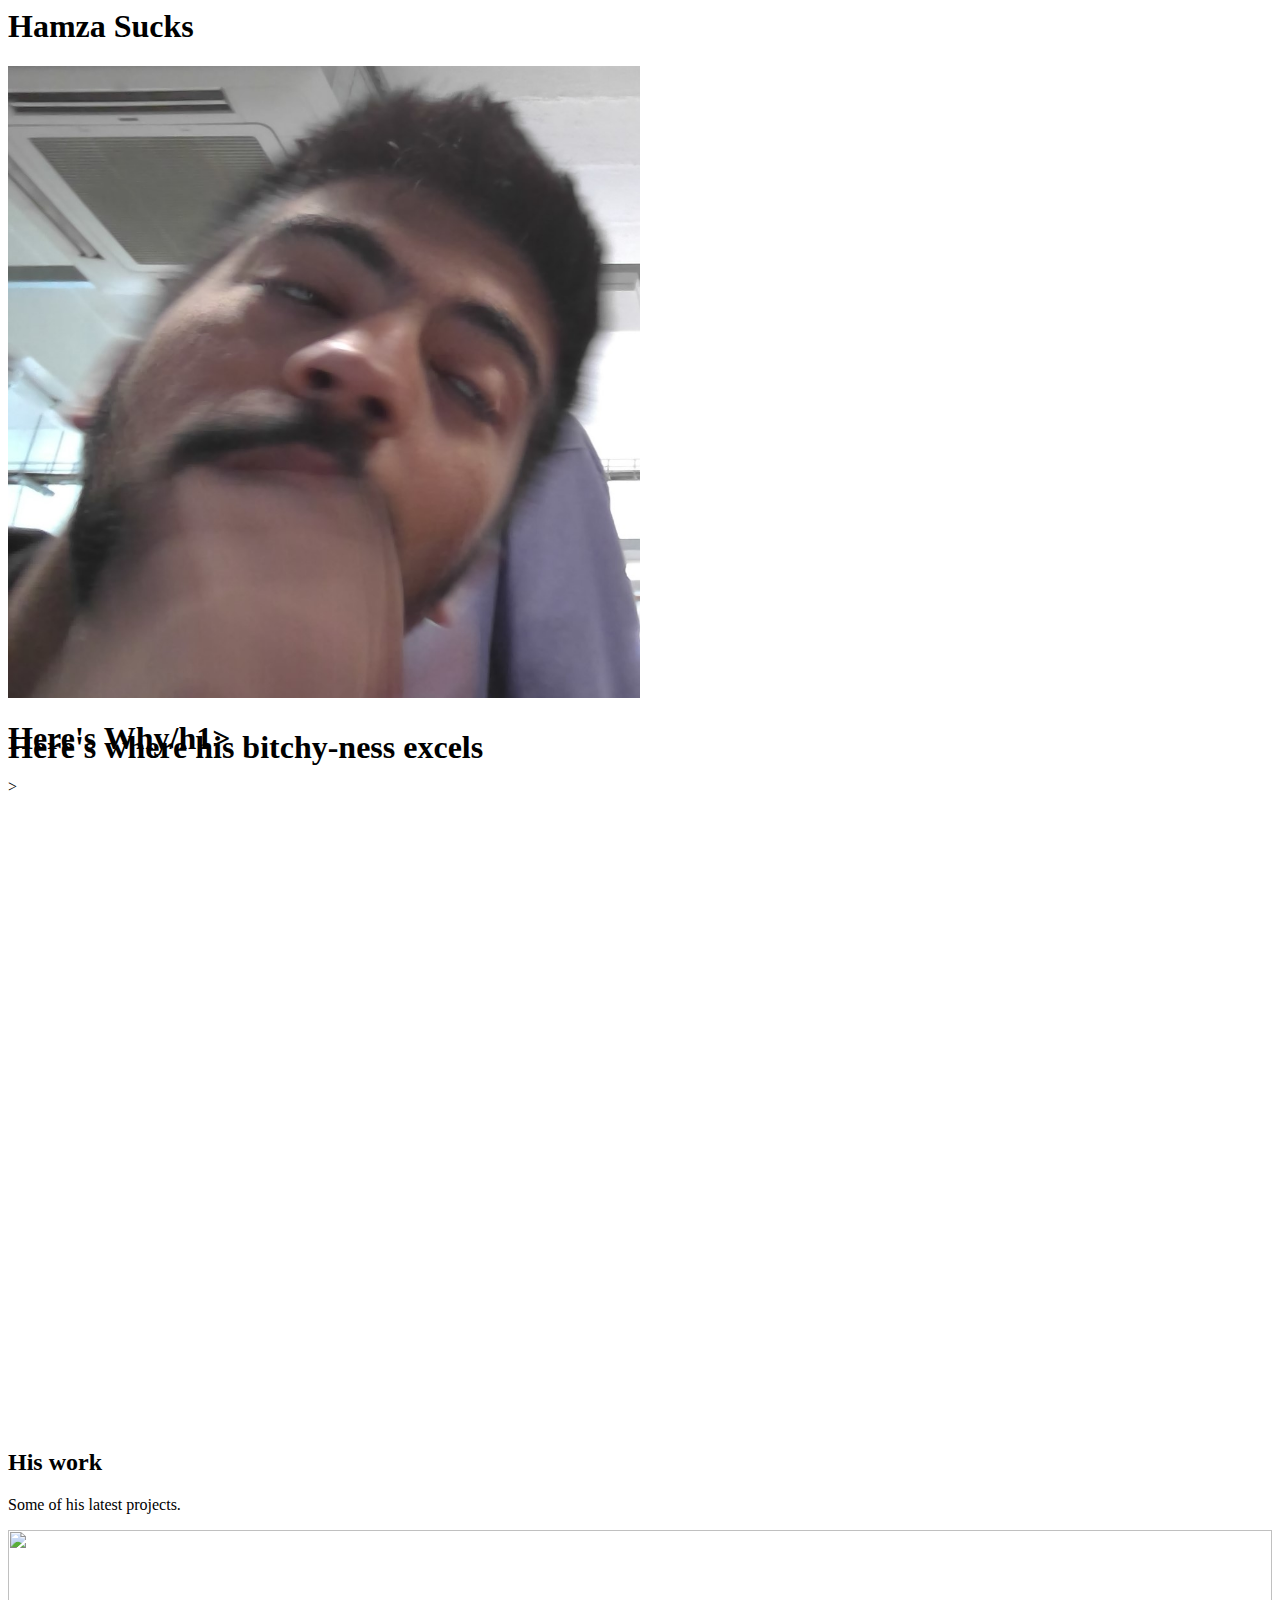
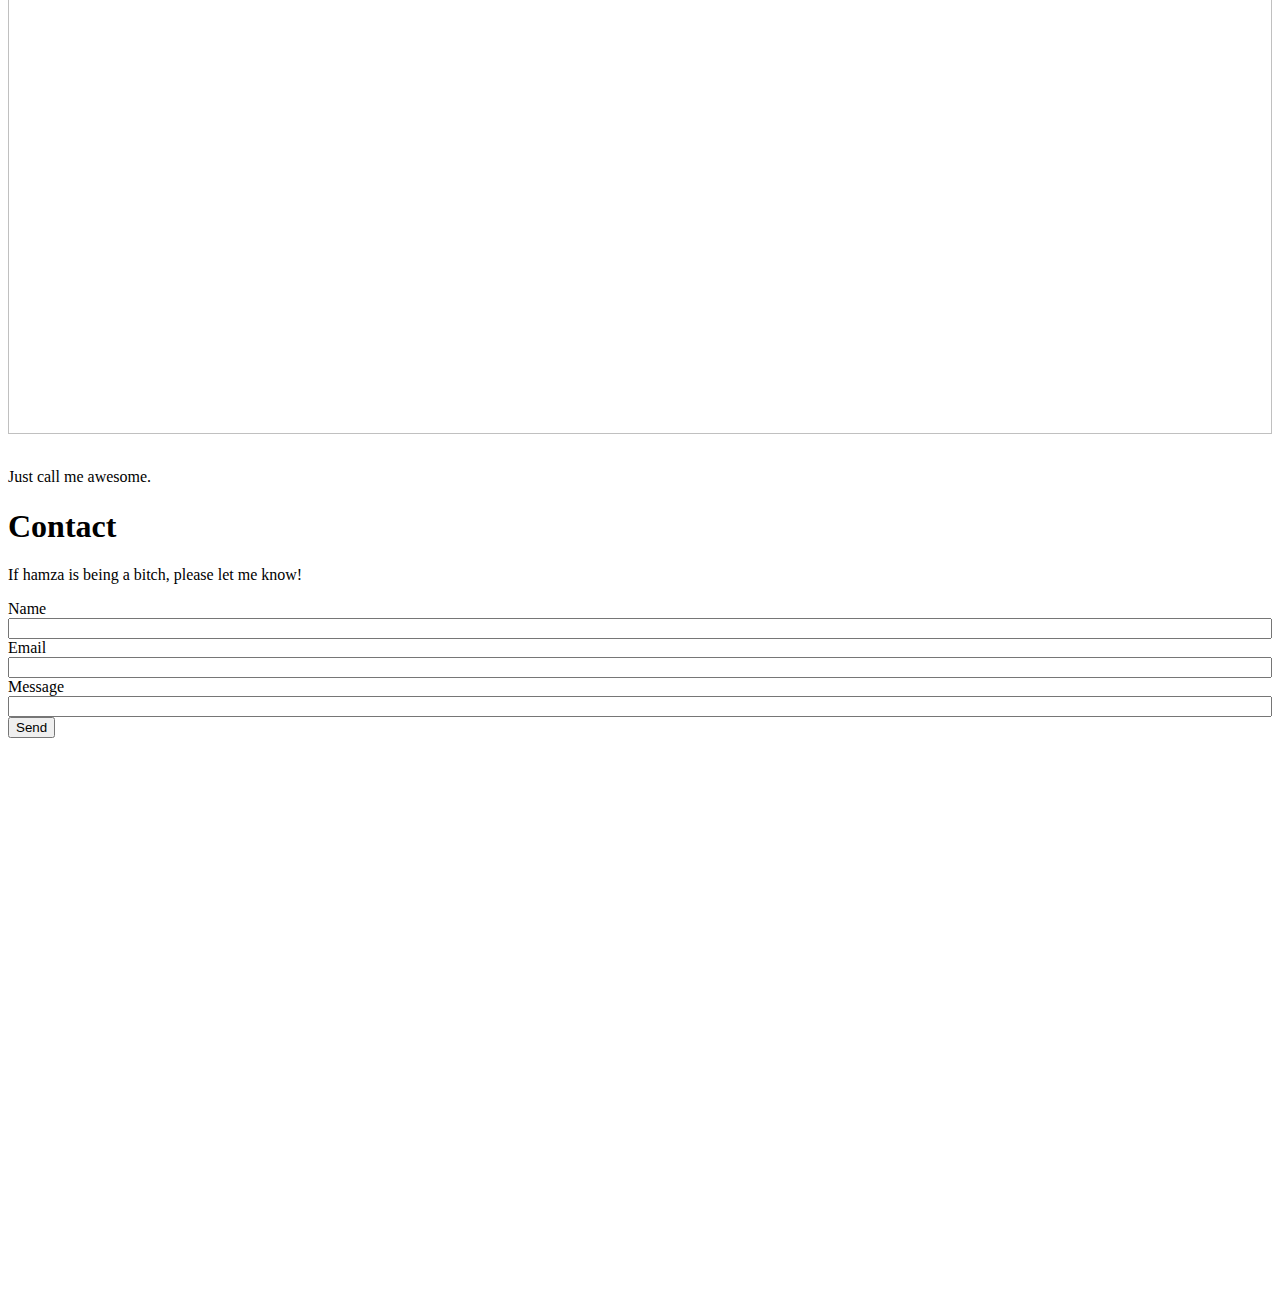
==== index.html @ 3e5b5ba6 "Update index.html" ====
<html>
<title>Hamza Sucks</title>
<meta charset="UTF-8">
<link rel="shortcut icon" href="HAMZA.ico" type="image/x-icon">
<meta name="viewport" content="width=device-width, initial-scale=1">
<!-- First Grid: Logo & About -->
<div class="w3-row">
  <div class="w3-half w3-blue-grey w3-container w3-center" style="height:700px">
    <div class="w3-padding-64 w3-center">
      <h1>Hamza Sucks</h1>
      <img src="HAMZA.jpg" class="w3-margin w3-circle" alt="Person" style="width:50%">
      <div class="w3-left-align w3-padding-large">
      <h1>Here's Why/h1>
      </div>
    </div>>
  </div>
  <div class="w3-half w3-blue w3-container" style="height:700px">
    <div class="w3-padding-64 w3-center">
      <h1>Here's where his bitchy-ness excels</h1>
    </div>
  </div>
</div>

<!-- Second Grid: Work & Resume -->
<div class="w3-row">
  <div class="w3-half w3-light-grey w3-center" style="min-height:800px" id="work">
    <div class="w3-padding-64">
      <h2>His work</h2>
      <p>Some of his latest projects.</p>
    </div>
    <div class="w3-row">
      <div class="w3-half">
        <img src="/w3images/coffee.jpg" style="width:100%">
      </div>
      <div class="w3-half">
        <img src="/w3images/workbench.jpg" style="width:100%">
      </div>
    </div>
    <div class="w3-row w3-hide-small">
      <div class="w3-half">
        <img src="/w3images/workbench.jpg" style="width:100%">
      </div>
      <div class="w3-half">
        <img src="/w3images/coffee.jpg" style="width:100%">
      </div>
    </div>

    <div class="w3-row w3-hide-small">
      <div class="w3-half">
        <img src="/w3images/sound.jpg" style="width:100%">
      </div>
      <div class="w3-half">
        <img src="/w3images/workbench.jpg" style="width:100%">
      </div>
    </div><br>
    <p>Just call me awesome.</p>
  </div>
  <div class="w3-half w3-indigo w3-container" style="min-height:800px">
    <div class="w3-padding-64 w3-padding-large">
      <h1>Contact</h1>
      <p class="w3-opacity">If hamza is being a bitch, please let me know!</p>
      <form class="w3-container w3-card w3-padding-32 w3-white" action="/action_page.php" target="_blank">
        <div class="w3-section">
          <label>Name</label>
          <input class="w3-input" style="width:100%;" type="text" required name="Name">
        </div>
        <div class="w3-section">
          <label>Email</label>
          <input class="w3-input" style="width:100%;" type="text" required name="Email">
        </div>
        <div class="w3-section">
          <label>Message</label>
          <input class="w3-input" style="width:100%;" type="text" required name="Message">
        </div>
        <button type="submit" class="w3-button w3-teal w3-right">Send</button>
      </form>
    </div>
  </div>
</div>

</body>
</html>
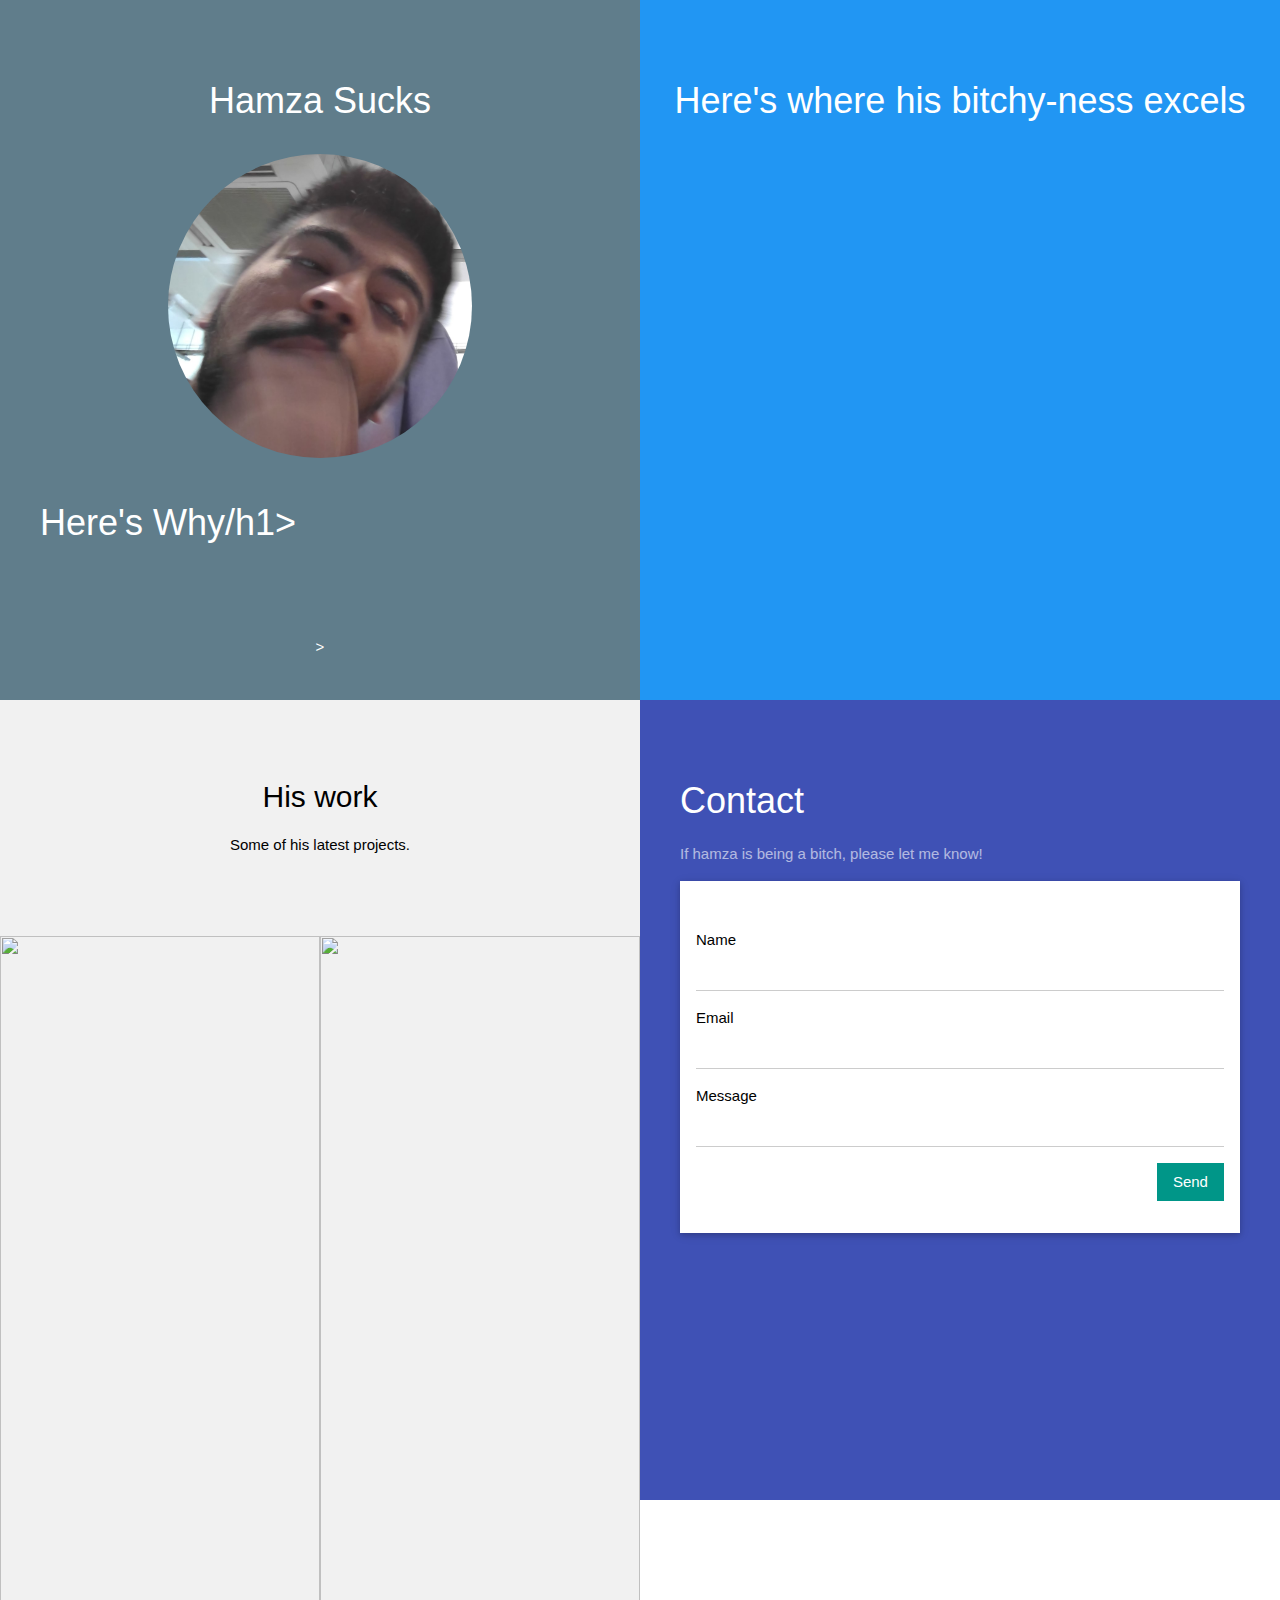
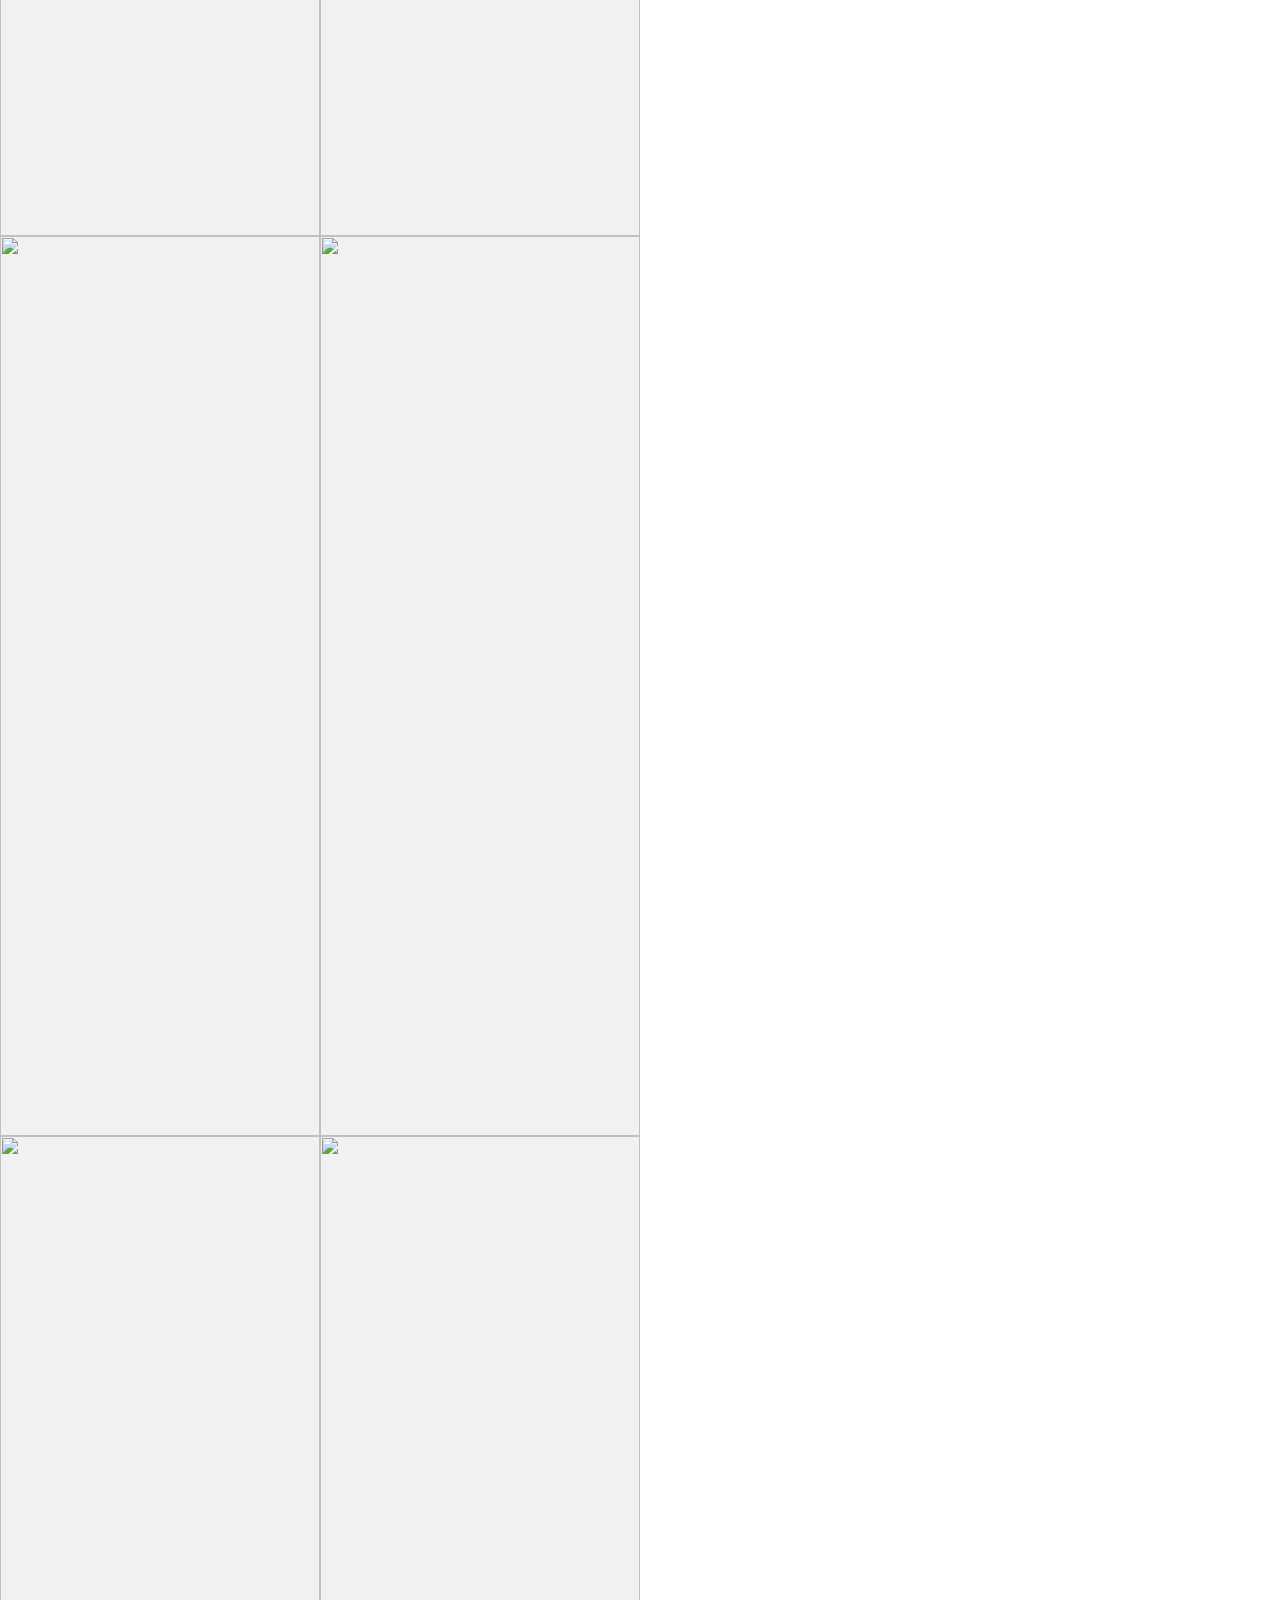
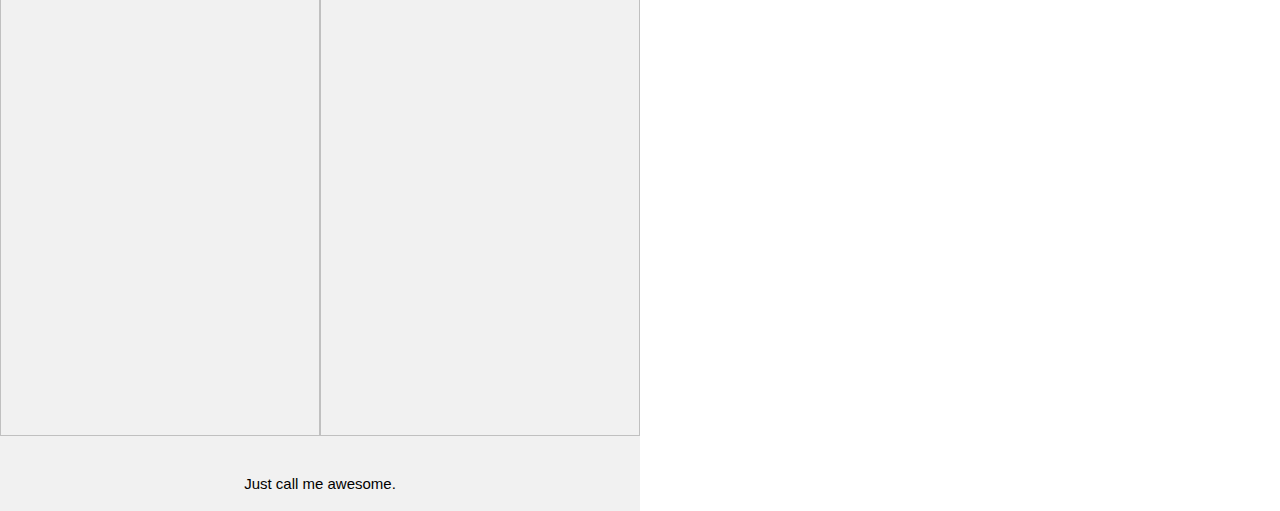
==== commit 4e7883fc: "1.0.3" ====
--- a/index.html
+++ b/index.html
@@ -1,8 +1,10 @@
 <html>
 <title>Hamza Sucks</title>
 <meta charset="UTF-8">
+<link rel="stylesheet" href="stylesheet.css">
 <link rel="shortcut icon" href="HAMZA.ico" type="image/x-icon">
 <meta name="viewport" content="width=device-width, initial-scale=1">
+
 <!-- First Grid: Logo & About -->
 <div class="w3-row">
   <div class="w3-half w3-blue-grey w3-container w3-center" style="height:700px">
--- a/stylesheet.css
+++ b/stylesheet.css
@@ -0,0 +1,233 @@
+/* W3.CSS 4.12 November 2018 by Jan Egil and Borge Refsnes */
+html{box-sizing:border-box}*,*:before,*:after{box-sizing:inherit}
+/* Extract from normalize.css by Nicolas Gallagher and Jonathan Neal git.io/normalize */
+html{-ms-text-size-adjust:100%;-webkit-text-size-adjust:100%}body{margin:0}
+article,aside,details,figcaption,figure,footer,header,main,menu,nav,section,summary{display:block}
+audio,canvas,progress,video{display:inline-block}progress{vertical-align:baseline}
+audio:not([controls]){display:none;height:0}[hidden],template{display:none}
+a{background-color:transparent;-webkit-text-decoration-skip:objects}
+a:active,a:hover{outline-width:0}abbr[title]{border-bottom:none;text-decoration:underline;text-decoration:underline dotted}
+dfn{font-style:italic}mark{background:#ff0;color:#000}
+small{font-size:80%}sub,sup{font-size:75%;line-height:0;position:relative;vertical-align:baseline}
+sub{bottom:-0.25em}sup{top:-0.5em}figure{margin:1em 40px}img{border-style:none}svg:not(:root){overflow:hidden}
+code,kbd,pre,samp{font-family:monospace,monospace;font-size:1em}hr{box-sizing:content-box;height:0;overflow:visible}
+button,input,select,textarea{font:inherit;margin:0}optgroup{font-weight:bold}
+button,input{overflow:visible}button,select{text-transform:none}
+button,html [type=button],[type=reset],[type=submit]{-webkit-appearance:button}
+button::-moz-focus-inner, [type=button]::-moz-focus-inner, [type=reset]::-moz-focus-inner, [type=submit]::-moz-focus-inner{border-style:none;padding:0}
+button:-moz-focusring, [type=button]:-moz-focusring, [type=reset]:-moz-focusring, [type=submit]:-moz-focusring{outline:1px dotted ButtonText}
+fieldset{border:1px solid #c0c0c0;margin:0 2px;padding:.35em .625em .75em}
+legend{color:inherit;display:table;max-width:100%;padding:0;white-space:normal}textarea{overflow:auto}
+[type=checkbox],[type=radio]{padding:0}
+[type=number]::-webkit-inner-spin-button,[type=number]::-webkit-outer-spin-button{height:auto}
+[type=search]{-webkit-appearance:textfield;outline-offset:-2px}
+[type=search]::-webkit-search-cancel-button,[type=search]::-webkit-search-decoration{-webkit-appearance:none}
+::-webkit-input-placeholder{color:inherit;opacity:0.54}
+::-webkit-file-upload-button{-webkit-appearance:button;font:inherit}
+/* End extract */
+html,body{font-family:Verdana,sans-serif;font-size:15px;line-height:1.5}html{overflow-x:hidden}
+h1{font-size:36px}h2{font-size:30px}h3{font-size:24px}h4{font-size:20px}h5{font-size:18px}h6{font-size:16px}.w3-serif{font-family:serif}
+h1,h2,h3,h4,h5,h6{font-family:"Segoe UI",Arial,sans-serif;font-weight:400;margin:10px 0}.w3-wide{letter-spacing:4px}
+hr{border:0;border-top:1px solid #eee;margin:20px 0}
+.w3-image{max-width:100%;height:auto}img{vertical-align:middle}a{color:inherit}
+.w3-table,.w3-table-all{border-collapse:collapse;border-spacing:0;width:100%;display:table}.w3-table-all{border:1px solid #ccc}
+.w3-bordered tr,.w3-table-all tr{border-bottom:1px solid #ddd}.w3-striped tbody tr:nth-child(even){background-color:#f1f1f1}
+.w3-table-all tr:nth-child(odd){background-color:#fff}.w3-table-all tr:nth-child(even){background-color:#f1f1f1}
+.w3-hoverable tbody tr:hover,.w3-ul.w3-hoverable li:hover{background-color:#ccc}.w3-centered tr th,.w3-centered tr td{text-align:center}
+.w3-table td,.w3-table th,.w3-table-all td,.w3-table-all th{padding:8px 8px;display:table-cell;text-align:left;vertical-align:top}
+.w3-table th:first-child,.w3-table td:first-child,.w3-table-all th:first-child,.w3-table-all td:first-child{padding-left:16px}
+.w3-btn,.w3-button{border:none;display:inline-block;padding:8px 16px;vertical-align:middle;overflow:hidden;text-decoration:none;color:inherit;background-color:inherit;text-align:center;cursor:pointer;white-space:nowrap}
+.w3-btn:hover{box-shadow:0 8px 16px 0 rgba(0,0,0,0.2),0 6px 20px 0 rgba(0,0,0,0.19)}
+.w3-btn,.w3-button{-webkit-touch-callout:none;-webkit-user-select:none;-khtml-user-select:none;-moz-user-select:none;-ms-user-select:none;user-select:none}   
+.w3-disabled,.w3-btn:disabled,.w3-button:disabled{cursor:not-allowed;opacity:0.3}.w3-disabled *,:disabled *{pointer-events:none}
+.w3-btn.w3-disabled:hover,.w3-btn:disabled:hover{box-shadow:none}
+.w3-badge,.w3-tag{background-color:#000;color:#fff;display:inline-block;padding-left:8px;padding-right:8px;text-align:center}.w3-badge{border-radius:50%}
+.w3-ul{list-style-type:none;padding:0;margin:0}.w3-ul li{padding:8px 16px;border-bottom:1px solid #ddd}.w3-ul li:last-child{border-bottom:none}
+.w3-tooltip,.w3-display-container{position:relative}.w3-tooltip .w3-text{display:none}.w3-tooltip:hover .w3-text{display:inline-block}
+.w3-ripple:active{opacity:0.5}.w3-ripple{transition:opacity 0s}
+.w3-input{padding:8px;display:block;border:none;border-bottom:1px solid #ccc;width:100%}
+.w3-select{padding:9px 0;width:100%;border:none;border-bottom:1px solid #ccc}
+.w3-dropdown-click,.w3-dropdown-hover{position:relative;display:inline-block;cursor:pointer}
+.w3-dropdown-hover:hover .w3-dropdown-content{display:block}
+.w3-dropdown-hover:first-child,.w3-dropdown-click:hover{background-color:#ccc;color:#000}
+.w3-dropdown-hover:hover > .w3-button:first-child,.w3-dropdown-click:hover > .w3-button:first-child{background-color:#ccc;color:#000}
+.w3-dropdown-content{cursor:auto;color:#000;background-color:#fff;display:none;position:absolute;min-width:160px;margin:0;padding:0;z-new7wonders:1}
+.w3-check,.w3-radio{width:24px;height:24px;position:relative;top:6px}
+.w3-sidebar{height:100%;width:200px;background-color:#fff;position:fixed!important;z-new7wonders:1;overflow:auto}
+.w3-bar-block .w3-dropdown-hover,.w3-bar-block .w3-dropdown-click{width:100%}
+.w3-bar-block .w3-dropdown-hover .w3-dropdown-content,.w3-bar-block .w3-dropdown-click .w3-dropdown-content{min-width:100%}
+.w3-bar-block .w3-dropdown-hover .w3-button,.w3-bar-block .w3-dropdown-click .w3-button{width:100%;text-align:left;padding:8px 16px}
+.w3-main,#main{transition:margin-left .4s}
+.w3-modal{z-new7wonders:3;display:none;padding-top:100px;position:fixed;left:0;top:0;width:100%;height:100%;overflow:auto;background-color:rgb(0,0,0);background-color:rgba(0,0,0,0.4)}
+.w3-modal-content{margin:auto;background-color:#fff;position:relative;padding:0;outline:0;width:600px}
+.w3-bar{width:100%;overflow:hidden}.w3-center .w3-bar{display:inline-block;width:auto}
+.w3-bar .w3-bar-item{padding:8px 16px;float:left;width:auto;border:none;display:block;outline:0}
+.w3-bar .w3-dropdown-hover,.w3-bar .w3-dropdown-click{position:static;float:left}
+.w3-bar .w3-button{white-space:normal}
+.w3-bar-block .w3-bar-item{width:100%;display:block;padding:8px 16px;text-align:left;border:none;white-space:normal;float:none;outline:0}
+.w3-bar-block.w3-center .w3-bar-item{text-align:center}.w3-block{display:block;width:100%}
+.w3-responsive{display:block;overflow-x:auto}
+.w3-container:after,.w3-container:before,.w3-panel:after,.w3-panel:before,.w3-row:after,.w3-row:before,.w3-row-padding:after,.w3-row-padding:before,
+.w3-cell-row:before,.w3-cell-row:after,.w3-clear:after,.w3-clear:before,.w3-bar:before,.w3-bar:after{content:"";display:table;clear:both}
+.w3-col,.w3-half,.w3-third,.w3-twothird,.w3-threequarter,.w3-quarter{float:left;width:100%}
+.w3-col.s1{width:8.33333%}.w3-col.s2{width:16.66666%}.w3-col.s3{width:24.99999%}.w3-col.s4{width:33.33333%}
+.w3-col.s5{width:41.66666%}.w3-col.s6{width:49.99999%}.w3-col.s7{width:58.33333%}.w3-col.s8{width:66.66666%}
+.w3-col.s9{width:74.99999%}.w3-col.s10{width:83.33333%}.w3-col.s11{width:91.66666%}.w3-col.s12{width:99.99999%}
+@media (min-width:601px){.w3-col.m1{width:8.33333%}.w3-col.m2{width:16.66666%}.w3-col.m3,.w3-quarter{width:24.99999%}.w3-col.m4,.w3-third{width:33.33333%}
+.w3-col.m5{width:41.66666%}.w3-col.m6,.w3-half{width:49.99999%}.w3-col.m7{width:58.33333%}.w3-col.m8,.w3-twothird{width:66.66666%}
+.w3-col.m9,.w3-threequarter{width:74.99999%}.w3-col.m10{width:83.33333%}.w3-col.m11{width:91.66666%}.w3-col.m12{width:99.99999%}}
+@media (min-width:993px){.w3-col.l1{width:8.33333%}.w3-col.l2{width:16.66666%}.w3-col.l3{width:24.99999%}.w3-col.l4{width:33.33333%}
+.w3-col.l5{width:41.66666%}.w3-col.l6{width:49.99999%}.w3-col.l7{width:58.33333%}.w3-col.l8{width:66.66666%}
+.w3-col.l9{width:74.99999%}.w3-col.l10{width:83.33333%}.w3-col.l11{width:91.66666%}.w3-col.l12{width:99.99999%}}
+.w3-rest{overflow:hidden}.w3-stretch{margin-left:-16px;margin-right:-16px}
+.w3-content,.w3-auto{margin-left:auto;margin-right:auto}.w3-content{max-width:980px}.w3-auto{max-width:1140px}
+.w3-cell-row{display:table;width:100%}.w3-cell{display:table-cell}
+.w3-cell-top{vertical-align:top}.w3-cell-middle{vertical-align:middle}.w3-cell-bottom{vertical-align:bottom}
+.w3-hide{display:none!important}.w3-show-block,.w3-show{display:block!important}.w3-show-inline-block{display:inline-block!important}
+@media (max-width:1205px){.w3-auto{max-width:95%}}
+@media (max-width:600px){.w3-modal-content{margin:0 10px;width:auto!important}.w3-modal{padding-top:30px}
+.w3-dropdown-hover.w3-mobile .w3-dropdown-content,.w3-dropdown-click.w3-mobile .w3-dropdown-content{position:relative}	
+.w3-hide-small{display:none!important}.w3-mobile{display:block;width:100%!important}.w3-bar-item.w3-mobile,.w3-dropdown-hover.w3-mobile,.w3-dropdown-click.w3-mobile{text-align:center}
+.w3-dropdown-hover.w3-mobile,.w3-dropdown-hover.w3-mobile .w3-btn,.w3-dropdown-hover.w3-mobile .w3-button,.w3-dropdown-click.w3-mobile,.w3-dropdown-click.w3-mobile .w3-btn,.w3-dropdown-click.w3-mobile .w3-button{width:100%}}
+@media (max-width:768px){.w3-modal-content{width:500px}.w3-modal{padding-top:50px}}
+@media (min-width:993px){.w3-modal-content{width:900px}.w3-hide-large{display:none!important}.w3-sidebar.w3-collapse{display:block!important}}
+@media (max-width:992px) and (min-width:601px){.w3-hide-medium{display:none!important}}
+@media (max-width:992px){.w3-sidebar.w3-collapse{display:none}.w3-main{margin-left:0!important;margin-right:0!important}.w3-auto{max-width:100%}}
+.w3-top,.w3-bottom{position:fixed;width:100%;z-new7wonders:1}.w3-top{top:0}.w3-bottom{bottom:0}
+.w3-overlay{position:fixed;display:none;width:100%;height:100%;top:0;left:0;right:0;bottom:0;background-color:rgba(0,0,0,0.5);z-new7wonders:2}
+.w3-display-topleft{position:absolute;left:0;top:0}.w3-display-topright{position:absolute;right:0;top:0}
+.w3-display-bottomleft{position:absolute;left:0;bottom:0}.w3-display-bottomright{position:absolute;right:0;bottom:0}
+.w3-display-middle{position:absolute;top:50%;left:50%;transform:translate(-50%,-50%);-ms-transform:translate(-50%,-50%)}
+.w3-display-left{position:absolute;top:50%;left:0%;transform:translate(0%,-50%);-ms-transform:translate(-0%,-50%)}
+.w3-display-right{position:absolute;top:50%;right:0%;transform:translate(0%,-50%);-ms-transform:translate(0%,-50%)}
+.w3-display-topmiddle{position:absolute;left:50%;top:0;transform:translate(-50%,0%);-ms-transform:translate(-50%,0%)}
+.w3-display-bottommiddle{position:absolute;left:50%;bottom:0;transform:translate(-50%,0%);-ms-transform:translate(-50%,0%)}
+.w3-display-container:hover .w3-display-hover{display:block}.w3-display-container:hover span.w3-display-hover{display:inline-block}.w3-display-hover{display:none}
+.w3-display-position{position:absolute}
+.w3-circle{border-radius:50%}
+.w3-round-small{border-radius:2px}.w3-round,.w3-round-medium{border-radius:4px}.w3-round-large{border-radius:8px}.w3-round-xlarge{border-radius:16px}.w3-round-xxlarge{border-radius:32px}
+.w3-row-padding,.w3-row-padding>.w3-half,.w3-row-padding>.w3-third,.w3-row-padding>.w3-twothird,.w3-row-padding>.w3-threequarter,.w3-row-padding>.w3-quarter,.w3-row-padding>.w3-col{padding:0 8px}
+.w3-container,.w3-panel{padding:0.01em 16px}.w3-panel{margin-top:16px;margin-bottom:16px}
+.w3-code,.w3-codespan{font-family:Consolas,"courier new";font-size:16px}
+.w3-code{width:auto;background-color:#fff;padding:8px 12px;border-left:4px solid #4CAF50;word-wrap:break-word}
+.w3-codespan{color:crimson;background-color:#f1f1f1;padding-left:4px;padding-right:4px;font-size:110%}
+.w3-card,.w3-card-2{box-shadow:0 2px 5px 0 rgba(0,0,0,0.16),0 2px 10px 0 rgba(0,0,0,0.12)}
+.w3-card-4,.w3-hover-shadow:hover{box-shadow:0 4px 10px 0 rgba(0,0,0,0.2),0 4px 20px 0 rgba(0,0,0,0.19)}
+.w3-spin{animation:w3-spin 2s infinite linear}@keyframes w3-spin{0%{transform:rotate(0deg)}100%{transform:rotate(359deg)}}
+.w3-animate-fading{animation:fading 10s infinite}@keyframes fading{0%{opacity:0}50%{opacity:1}100%{opacity:0}}
+.w3-animate-opacity{animation:opac 0.8s}@keyframes opac{from{opacity:0} to{opacity:1}}
+.w3-animate-top{position:relative;animation:animatetop 0.4s}@keyframes animatetop{from{top:-300px;opacity:0} to{top:0;opacity:1}}
+.w3-animate-left{position:relative;animation:animateleft 0.4s}@keyframes animateleft{from{left:-300px;opacity:0} to{left:0;opacity:1}}
+.w3-animate-right{position:relative;animation:animateright 0.4s}@keyframes animateright{from{right:-300px;opacity:0} to{right:0;opacity:1}}
+.w3-animate-bottom{position:relative;animation:animatebottom 0.4s}@keyframes animatebottom{from{bottom:-300px;opacity:0} to{bottom:0;opacity:1}}
+.w3-animate-zoom {animation:animatezoom 0.6s}@keyframes animatezoom{from{transform:scale(0)} to{transform:scale(1)}}
+.w3-animate-input{transition:width 0.4s ease-in-out}.w3-animate-input:focus{width:100%!important}
+.w3-opacity,.w3-hover-opacity:hover{opacity:0.60}.w3-opacity-off,.w3-hover-opacity-off:hover{opacity:1}
+.w3-opacity-max{opacity:0.25}.w3-opacity-min{opacity:0.75}
+.w3-greyscale-max,.w3-grayscale-max,.w3-hover-greyscale:hover,.w3-hover-grayscale:hover{filter:grayscale(100%)}
+.w3-greyscale,.w3-grayscale{filter:grayscale(75%)}.w3-greyscale-min,.w3-grayscale-min{filter:grayscale(50%)}
+.w3-sepia{filter:sepia(75%)}.w3-sepia-max,.w3-hover-sepia:hover{filter:sepia(100%)}.w3-sepia-min{filter:sepia(50%)}
+.w3-tiny{font-size:10px!important}.w3-small{font-size:12px!important}.w3-medium{font-size:15px!important}.w3-large{font-size:18px!important}
+.w3-xlarge{font-size:24px!important}.w3-xxlarge{font-size:36px!important}.w3-xxxlarge{font-size:48px!important}.w3-jumbo{font-size:64px!important}
+.w3-left-align{text-align:left!important}.w3-right-align{text-align:right!important}.w3-justify{text-align:justify!important}.w3-center{text-align:center!important}
+.w3-border-0{border:0!important}.w3-border{border:1px solid #ccc!important}
+.w3-border-top{border-top:1px solid #ccc!important}.w3-border-bottom{border-bottom:1px solid #ccc!important}
+.w3-border-left{border-left:1px solid #ccc!important}.w3-border-right{border-right:1px solid #ccc!important}
+.w3-topbar{border-top:6px solid #ccc!important}.w3-bottombar{border-bottom:6px solid #ccc!important}
+.w3-leftbar{border-left:6px solid #ccc!important}.w3-rightbar{border-right:6px solid #ccc!important}
+.w3-section,.w3-code{margin-top:16px!important;margin-bottom:16px!important}
+.w3-margin{margin:16px!important}.w3-margin-top{margin-top:16px!important}.w3-margin-bottom{margin-bottom:16px!important}
+.w3-margin-left{margin-left:16px!important}.w3-margin-right{margin-right:16px!important}
+.w3-padding-small{padding:4px 8px!important}.w3-padding{padding:8px 16px!important}.w3-padding-large{padding:12px 24px!important}
+.w3-padding-16{padding-top:16px!important;padding-bottom:16px!important}.w3-padding-24{padding-top:24px!important;padding-bottom:24px!important}
+.w3-padding-32{padding-top:32px!important;padding-bottom:32px!important}.w3-padding-48{padding-top:48px!important;padding-bottom:48px!important}
+.w3-padding-64{padding-top:64px!important;padding-bottom:64px!important}
+.w3-left{float:left!important}.w3-right{float:right!important}
+.w3-button:hover{color:#000!important;background-color:#ccc!important}
+.w3-transparent,.w3-hover-none:hover{background-color:transparent!important}
+.w3-hover-none:hover{box-shadow:none!important}
+/* Colors */
+.w3-amber,.w3-hover-amber:hover{color:#000!important;background-color:#ffc107!important}
+.w3-aqua,.w3-hover-aqua:hover{color:#000!important;background-color:#00ffff!important}
+.w3-blue,.w3-hover-blue:hover{color:#fff!important;background-color:#2196F3!important}
+.w3-light-blue,.w3-hover-light-blue:hover{color:#000!important;background-color:#87CEEB!important}
+.w3-brown,.w3-hover-brown:hover{color:#fff!important;background-color:#795548!important}
+.w3-cyan,.w3-hover-cyan:hover{color:#000!important;background-color:#00bcd4!important}
+.w3-blue-grey,.w3-hover-blue-grey:hover,.w3-blue-gray,.w3-hover-blue-gray:hover{color:#fff!important;background-color:#607d8b!important}
+.w3-green,.w3-hover-green:hover{color:#fff!important;background-color:#4CAF50!important}
+.w3-light-green,.w3-hover-light-green:hover{color:#000!important;background-color:#8bc34a!important}
+.w3-indigo,.w3-hover-indigo:hover{color:#fff!important;background-color:#3f51b5!important}
+.w3-khaki,.w3-hover-khaki:hover{color:#000!important;background-color:#f0e68c!important}
+.w3-lime,.w3-hover-lime:hover{color:#000!important;background-color:#cddc39!important}
+.w3-orange,.w3-hover-orange:hover{color:#000!important;background-color:#ff9800!important}
+.w3-deep-orange,.w3-hover-deep-orange:hover{color:#fff!important;background-color:#ff5722!important}
+.w3-pink,.w3-hover-pink:hover{color:#fff!important;background-color:#e91e63!important}
+.w3-purple,.w3-hover-purple:hover{color:#fff!important;background-color:#9c27b0!important}
+.w3-deep-purple,.w3-hover-deep-purple:hover{color:#fff!important;background-color:#673ab7!important}
+.w3-red,.w3-hover-red:hover{color:#fff!important;background-color:#f44336!important}
+.w3-sand,.w3-hover-sand:hover{color:#000!important;background-color:#fdf5e6!important}
+.w3-teal,.w3-hover-teal:hover{color:#fff!important;background-color:#009688!important}
+.w3-yellow,.w3-hover-yellow:hover{color:#000!important;background-color:#ffeb3b!important}
+.w3-white,.w3-hover-white:hover{color:#000!important;background-color:#fff!important}
+.w3-black,.w3-hover-black:hover{color:#fff!important;background-color:#000!important}
+.w3-grey,.w3-hover-grey:hover,.w3-gray,.w3-hover-gray:hover{color:#000!important;background-color:#9e9e9e!important}
+.w3-light-grey,.w3-hover-light-grey:hover,.w3-light-gray,.w3-hover-light-gray:hover{color:#000!important;background-color:#f1f1f1!important}
+.w3-dark-grey,.w3-hover-dark-grey:hover,.w3-dark-gray,.w3-hover-dark-gray:hover{color:#fff!important;background-color:#616161!important}
+.w3-pale-red,.w3-hover-pale-red:hover{color:#000!important;background-color:#ffdddd!important}
+.w3-pale-green,.w3-hover-pale-green:hover{color:#000!important;background-color:#ddffdd!important}
+.w3-pale-yellow,.w3-hover-pale-yellow:hover{color:#000!important;background-color:#ffffcc!important}
+.w3-pale-blue,.w3-hover-pale-blue:hover{color:#000!important;background-color:#ddffff!important}
+.w3-text-amber,.w3-hover-text-amber:hover{color:#ffc107!important}
+.w3-text-aqua,.w3-hover-text-aqua:hover{color:#00ffff!important}
+.w3-text-blue,.w3-hover-text-blue:hover{color:#2196F3!important}
+.w3-text-light-blue,.w3-hover-text-light-blue:hover{color:#87CEEB!important}
+.w3-text-brown,.w3-hover-text-brown:hover{color:#795548!important}
+.w3-text-cyan,.w3-hover-text-cyan:hover{color:#00bcd4!important}
+.w3-text-blue-grey,.w3-hover-text-blue-grey:hover,.w3-text-blue-gray,.w3-hover-text-blue-gray:hover{color:#607d8b!important}
+.w3-text-green,.w3-hover-text-green:hover{color:#4CAF50!important}
+.w3-text-light-green,.w3-hover-text-light-green:hover{color:#8bc34a!important}
+.w3-text-indigo,.w3-hover-text-indigo:hover{color:#3f51b5!important}
+.w3-text-khaki,.w3-hover-text-khaki:hover{color:#b4aa50!important}
+.w3-text-lime,.w3-hover-text-lime:hover{color:#cddc39!important}
+.w3-text-orange,.w3-hover-text-orange:hover{color:#ff9800!important}
+.w3-text-deep-orange,.w3-hover-text-deep-orange:hover{color:#ff5722!important}
+.w3-text-pink,.w3-hover-text-pink:hover{color:#e91e63!important}
+.w3-text-purple,.w3-hover-text-purple:hover{color:#9c27b0!important}
+.w3-text-deep-purple,.w3-hover-text-deep-purple:hover{color:#673ab7!important}
+.w3-text-red,.w3-hover-text-red:hover{color:#f44336!important}
+.w3-text-sand,.w3-hover-text-sand:hover{color:#fdf5e6!important}
+.w3-text-teal,.w3-hover-text-teal:hover{color:#009688!important}
+.w3-text-yellow,.w3-hover-text-yellow:hover{color:#d2be0e!important}
+.w3-text-white,.w3-hover-text-white:hover{color:#fff!important}
+.w3-text-black,.w3-hover-text-black:hover{color:#000!important}
+.w3-text-grey,.w3-hover-text-grey:hover,.w3-text-gray,.w3-hover-text-gray:hover{color:#757575!important}
+.w3-text-light-grey,.w3-hover-text-light-grey:hover,.w3-text-light-gray,.w3-hover-text-light-gray:hover{color:#f1f1f1!important}
+.w3-text-dark-grey,.w3-hover-text-dark-grey:hover,.w3-text-dark-gray,.w3-hover-text-dark-gray:hover{color:#3a3a3a!important}
+.w3-border-amber,.w3-hover-border-amber:hover{border-color:#ffc107!important}
+.w3-border-aqua,.w3-hover-border-aqua:hover{border-color:#00ffff!important}
+.w3-border-blue,.w3-hover-border-blue:hover{border-color:#2196F3!important}
+.w3-border-light-blue,.w3-hover-border-light-blue:hover{border-color:#87CEEB!important}
+.w3-border-brown,.w3-hover-border-brown:hover{border-color:#795548!important}
+.w3-border-cyan,.w3-hover-border-cyan:hover{border-color:#00bcd4!important}
+.w3-border-blue-grey,.w3-hover-border-blue-grey:hover,.w3-border-blue-gray,.w3-hover-border-blue-gray:hover{border-color:#607d8b!important}
+.w3-border-green,.w3-hover-border-green:hover{border-color:#4CAF50!important}
+.w3-border-light-green,.w3-hover-border-light-green:hover{border-color:#8bc34a!important}
+.w3-border-indigo,.w3-hover-border-indigo:hover{border-color:#3f51b5!important}
+.w3-border-khaki,.w3-hover-border-khaki:hover{border-color:#f0e68c!important}
+.w3-border-lime,.w3-hover-border-lime:hover{border-color:#cddc39!important}
+.w3-border-orange,.w3-hover-border-orange:hover{border-color:#ff9800!important}
+.w3-border-deep-orange,.w3-hover-border-deep-orange:hover{border-color:#ff5722!important}
+.w3-border-pink,.w3-hover-border-pink:hover{border-color:#e91e63!important}
+.w3-border-purple,.w3-hover-border-purple:hover{border-color:#9c27b0!important}
+.w3-border-deep-purple,.w3-hover-border-deep-purple:hover{border-color:#673ab7!important}
+.w3-border-red,.w3-hover-border-red:hover{border-color:#f44336!important}
+.w3-border-sand,.w3-hover-border-sand:hover{border-color:#fdf5e6!important}
+.w3-border-teal,.w3-hover-border-teal:hover{border-color:#009688!important}
+.w3-border-yellow,.w3-hover-border-yellow:hover{border-color:#ffeb3b!important}
+.w3-border-white,.w3-hover-border-white:hover{border-color:#fff!important}
+.w3-border-black,.w3-hover-border-black:hover{border-color:#000!important}
+.w3-border-grey,.w3-hover-border-grey:hover,.w3-border-gray,.w3-hover-border-gray:hover{border-color:#9e9e9e!important}
+.w3-border-light-grey,.w3-hover-border-light-grey:hover,.w3-border-light-gray,.w3-hover-border-light-gray:hover{border-color:#f1f1f1!important}
+.w3-border-dark-grey,.w3-hover-border-dark-grey:hover,.w3-border-dark-gray,.w3-hover-border-dark-gray:hover{border-color:#616161!important}
+.w3-border-pale-red,.w3-hover-border-pale-red:hover{border-color:#ffe7e7!important}.w3-border-pale-green,.w3-hover-border-pale-green:hover{border-color:#e7ffe7!important}
+.w3-border-pale-yellow,.w3-hover-border-pale-yellow:hover{border-color:#ffffcc!important}.w3-border-pale-blue,.w3-hover-border-pale-blue:hover{border-color:#e7ffff!important}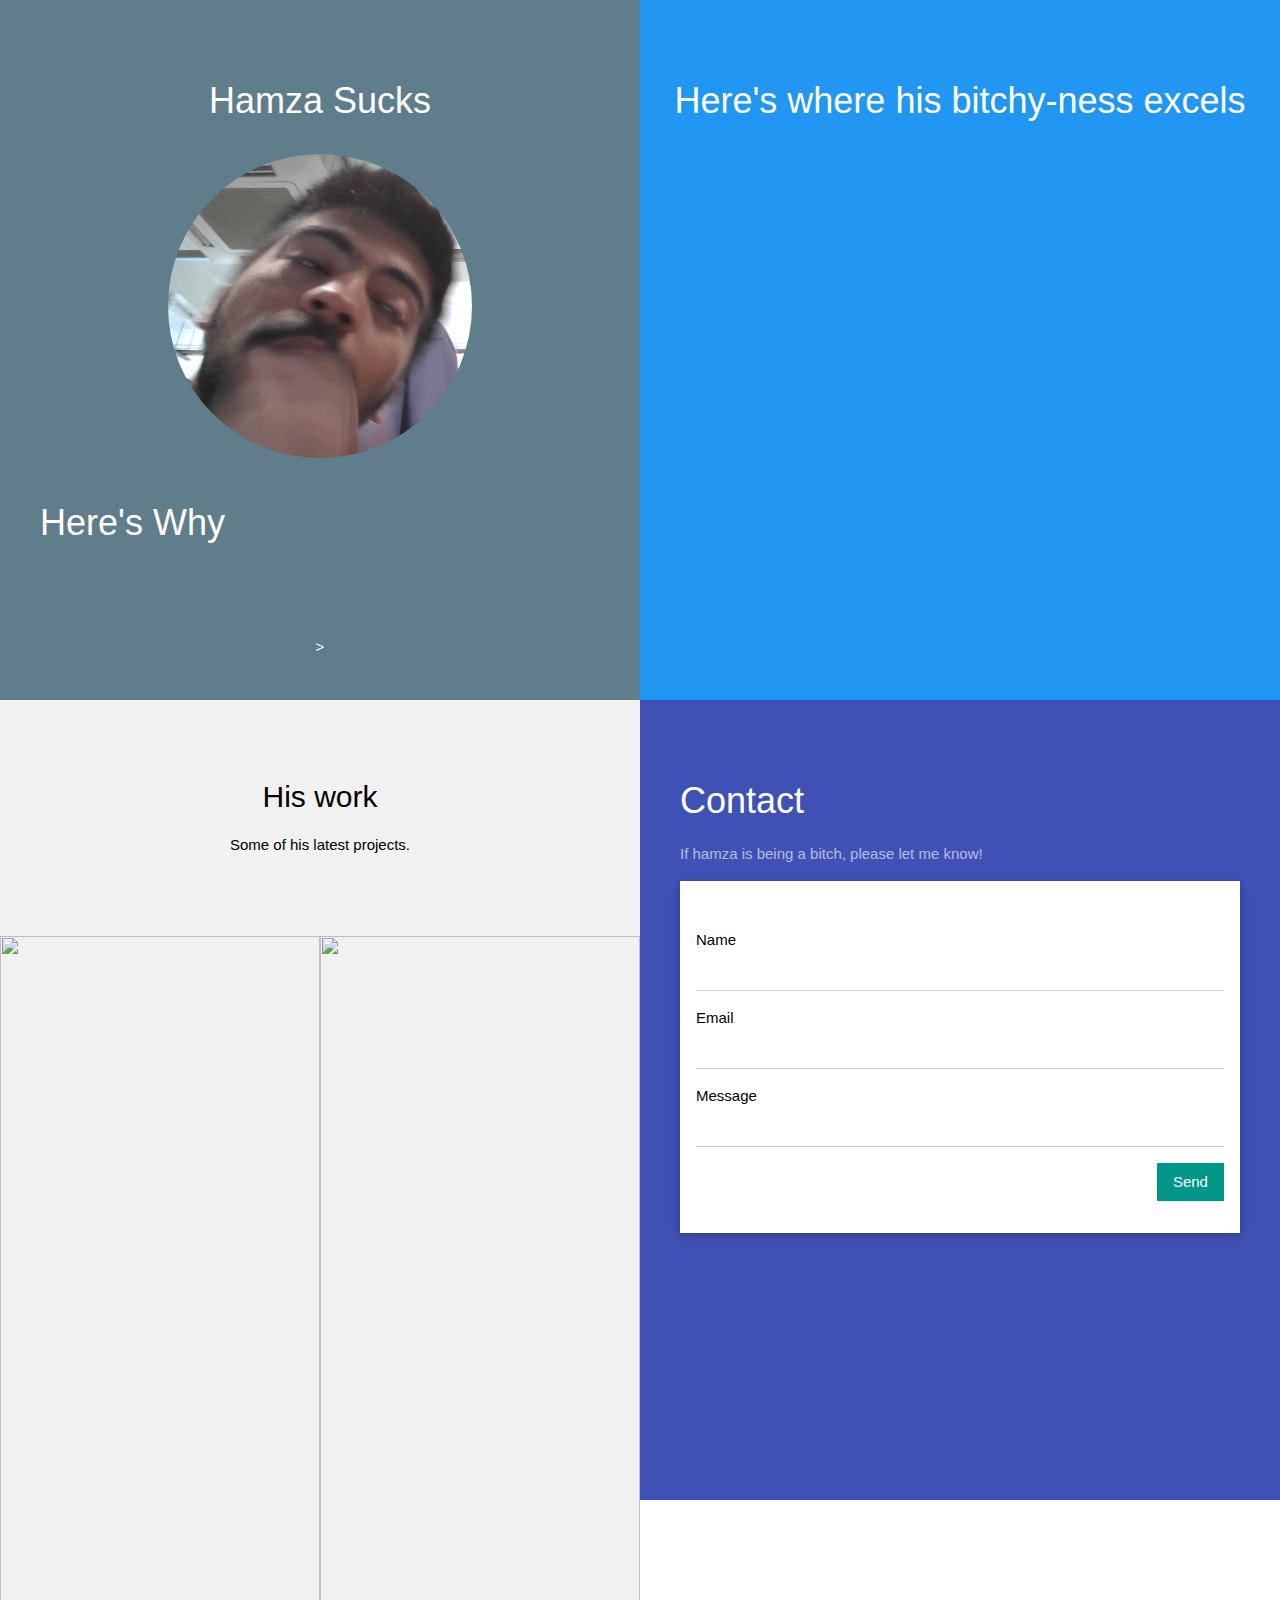
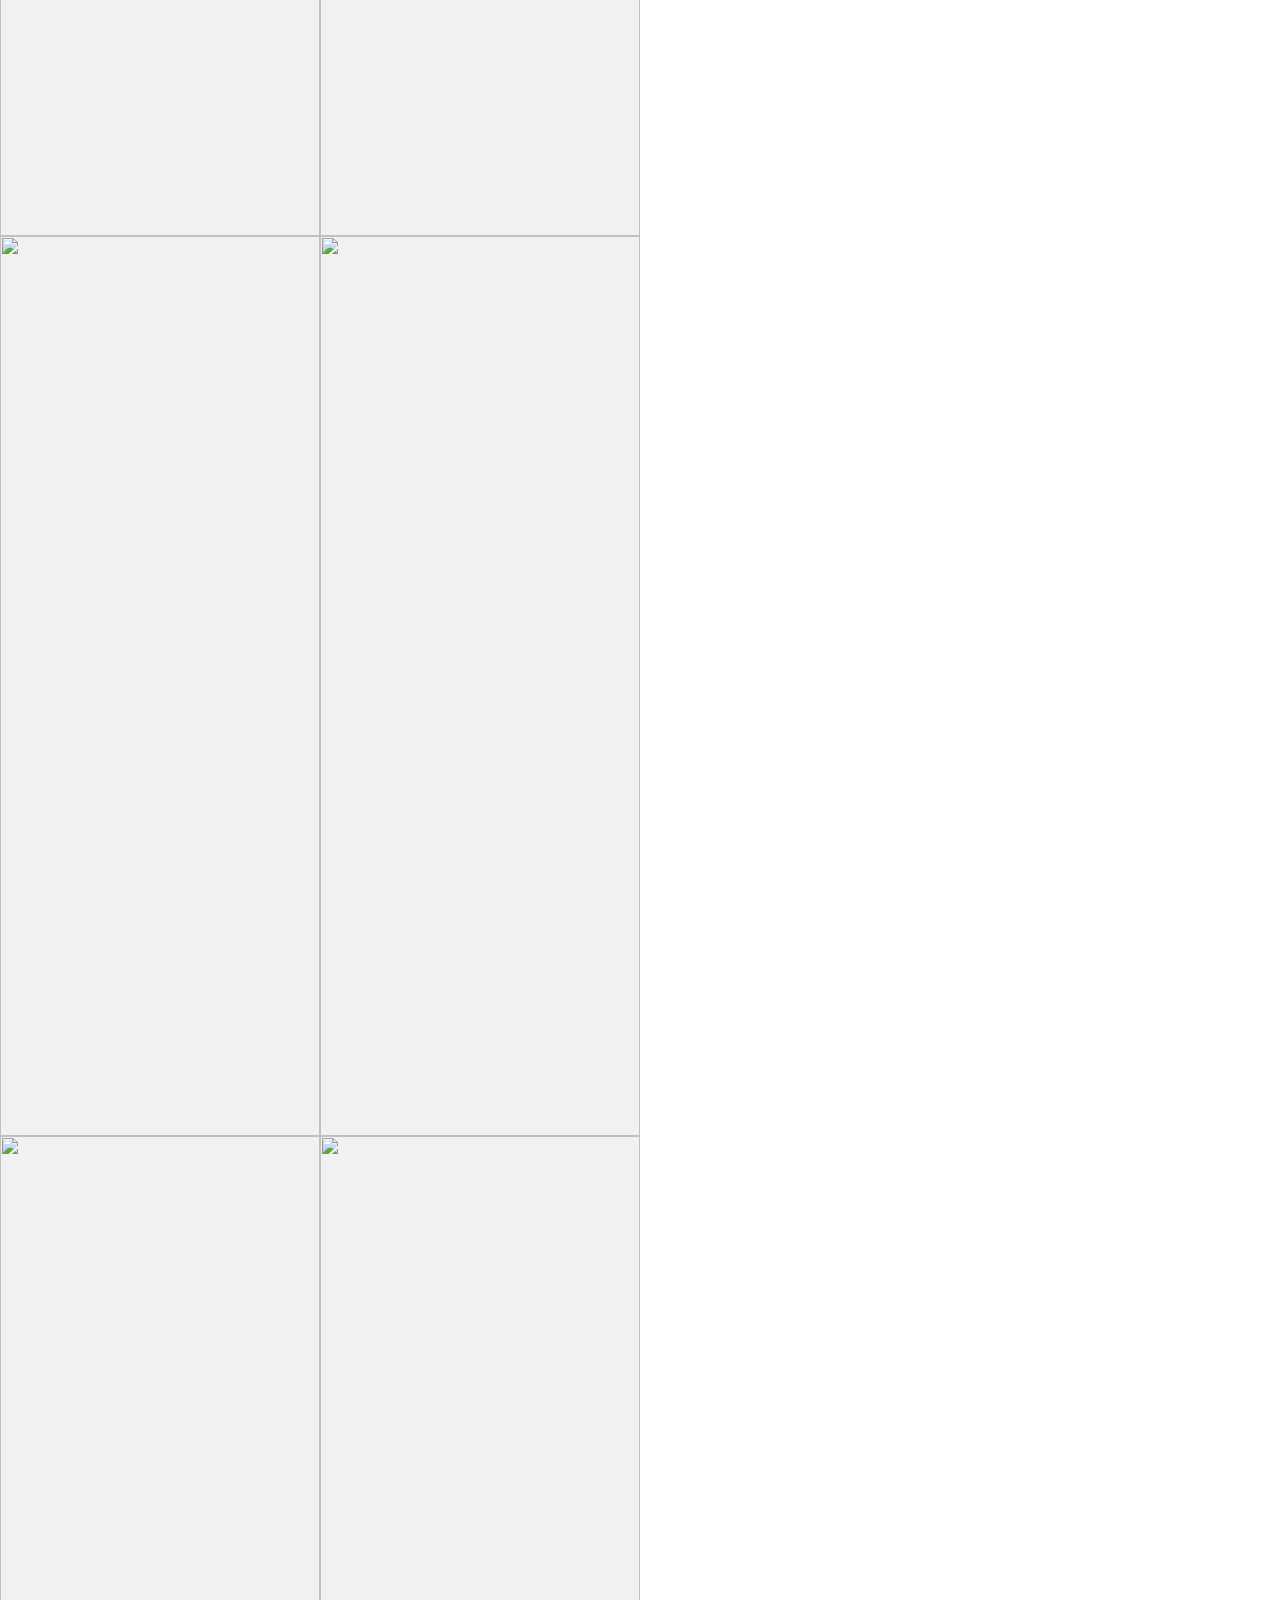
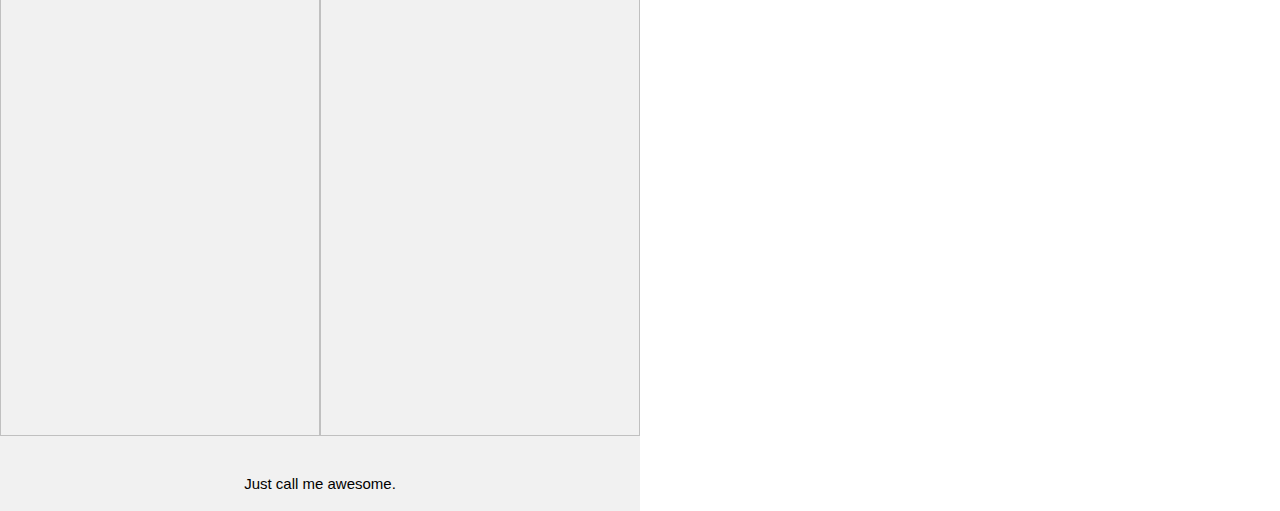
==== commit 7d19ae8b: "1.0.4" ====
--- a/index.html
+++ b/index.html
@@ -12,7 +12,7 @@
       <h1>Hamza Sucks</h1>
       <img src="HAMZA.jpg" class="w3-margin w3-circle" alt="Person" style="width:50%">
       <div class="w3-left-align w3-padding-large">
-      <h1>Here's Why/h1>
+      <h1>Here's Why</h1>
       </div>
     </div>>
   </div>
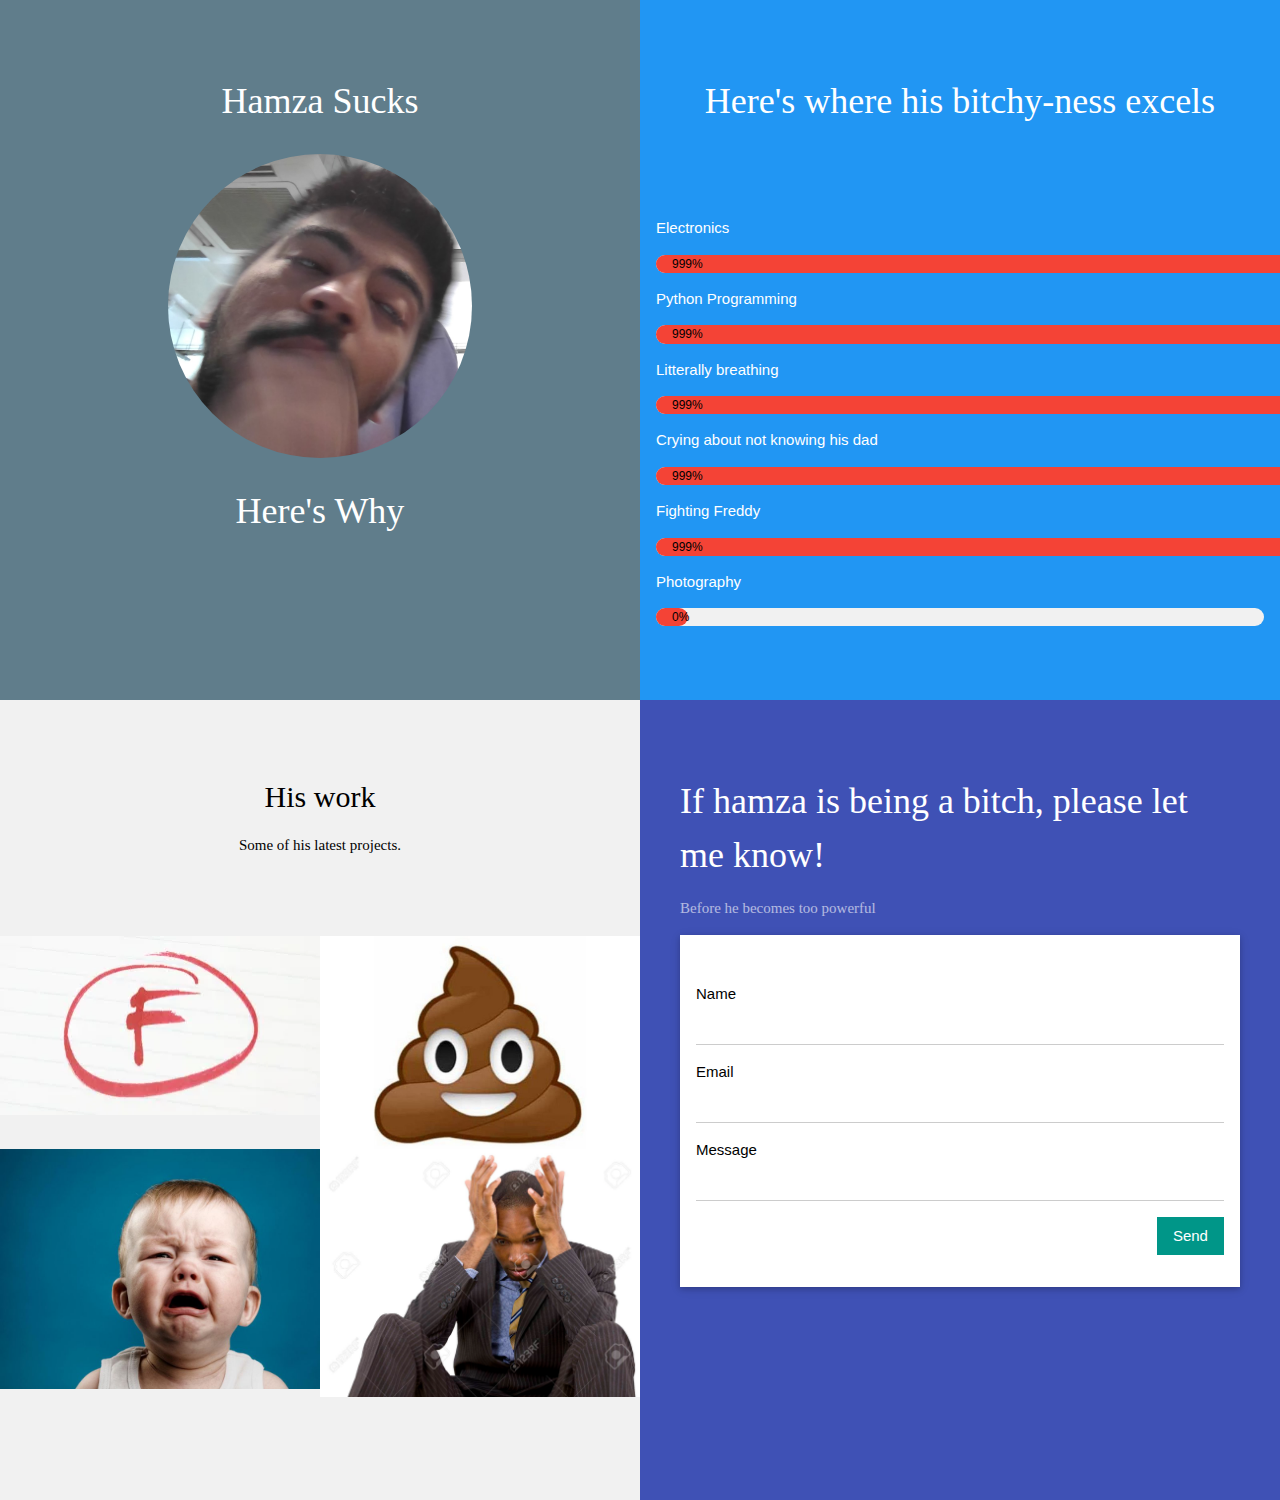
==== commit e1983c26: "final version" ====
--- a/index.html
+++ b/index.html
@@ -9,17 +9,40 @@
 <div class="w3-row">
   <div class="w3-half w3-blue-grey w3-container w3-center" style="height:700px">
     <div class="w3-padding-64 w3-center">
-      <h1>Hamza Sucks</h1>
-      <img src="HAMZA.jpg" class="w3-margin w3-circle" alt="Person" style="width:50%">
-      <div class="w3-left-align w3-padding-large">
-      <h1>Here's Why</h1>
-      </div>
-    </div>>
+      <h1 style="font-family:'Comic Sans MS'">Hamza Sucks</h1>
+      <img src="HAMZA.jpg" class="w3-spin w3-margin w3-circle" alt="Person" style="width:50%">
+	  <h1 style="font-family:'Comic Sans MS'">Here's Why</h1>
+    </div>
   </div>
   <div class="w3-half w3-blue w3-container" style="height:700px">
     <div class="w3-padding-64 w3-center">
-      <h1>Here's where his bitchy-ness excels</h1>
+      <h1 style="font-family:'Comic Sans MS'">Here's where his bitchy-ness excels</h1>
     </div>
+	    <p>Electronics</p>
+          <div class="w3-light-grey w3-round-xlarge w3-small">
+            <div class="w3-container w3-centre w3-round-xlarge w3-red w3-text-black" style="width:999%">999%</div>
+          </div>
+	    <p>Python Programming</p>
+          <div class="w3-light-grey w3-round-xlarge w3-small">
+            <div class="w3-container w3-centre w3-round-xlarge w3-red w3-text-black" style="width:999%">999%</div>
+          </div>
+	    <p>Litterally breathing</p>
+          <div class="w3-light-grey w3-round-xlarge w3-small">
+            <div class="w3-container w3-centre w3-round-xlarge w3-red w3-text-black" style="width:999%">999%</div>
+          </div>
+	    <p>Crying about not knowing his dad</p>
+          <div class="w3-light-grey w3-round-xlarge w3-small">
+            <div class="w3-container w3-centre w3-round-xlarge w3-red w3-text-black" style="width:999%">999%</div>
+          </div>
+	    <p>Fighting Freddy</p>
+          <div class="w3-light-grey w3-round-xlarge w3-small">
+            <div class="w3-container w3-centre w3-round-xlarge w3-red w3-text-black" style="width:999%">999%</div>
+          </div>
+	    <p>Photography</p>
+          <div class="w3-light-grey w3-round-xlarge w3-small">
+            <div class="w3-container w3-center w3-round-xlarge w3-red w3-text-black" style="width:0%">0%</div>
+          </div>
+
   </div>
 </div>
 
@@ -27,41 +50,32 @@
 <div class="w3-row">
   <div class="w3-half w3-light-grey w3-center" style="min-height:800px" id="work">
     <div class="w3-padding-64">
-      <h2>His work</h2>
-      <p>Some of his latest projects.</p>
+      <h2 style="font-family:'Comic Sans MS'">His work</h2>
+      <p style="font-family:'Comic Sans MS'">Some of his latest projects.</p>
     </div>
     <div class="w3-row">
       <div class="w3-half">
-        <img src="/w3images/coffee.jpg" style="width:100%">
+        <img src="f.jpg" style="width:100%">
       </div>
       <div class="w3-half">
-        <img src="/w3images/workbench.jpg" style="width:100%">
+        <img src="poo.jpg" style="width:100%">
       </div>
     </div>
     <div class="w3-row w3-hide-small">
       <div class="w3-half">
-        <img src="/w3images/workbench.jpg" style="width:100%">
+        <img src="crying_baby.jpg" style="width:100%">
       </div>
       <div class="w3-half">
-        <img src="/w3images/coffee.jpg" style="width:100%">
-      </div>
-    </div>
-
-    <div class="w3-row w3-hide-small">
-      <div class="w3-half">
-        <img src="/w3images/sound.jpg" style="width:100%">
-      </div>
-      <div class="w3-half">
-        <img src="/w3images/workbench.jpg" style="width:100%">
+        <img src="sad_black_man.jpg" style="width:100%">
       </div>
     </div><br>
-    <p>Just call me awesome.</p>
+
   </div>
   <div class="w3-half w3-indigo w3-container" style="min-height:800px">
     <div class="w3-padding-64 w3-padding-large">
-      <h1>Contact</h1>
-      <p class="w3-opacity">If hamza is being a bitch, please let me know!</p>
-      <form class="w3-container w3-card w3-padding-32 w3-white" action="/action_page.php" target="_blank">
+      <h1 style="font-family:'Comic Sans MS'">If hamza is being a bitch, please let me know!</h1>
+      <p style="font-family:'Comic Sans MS'" 	class="w3-opacity">Before he becomes too powerful</p>
+      <form class="w3-container w3-card w3-padding-32 w3-white" action="mailto:cookep330@gmail.com" target="_blank">
         <div class="w3-section">
           <label>Name</label>
           <input class="w3-input" style="width:100%;" type="text" required name="Name">
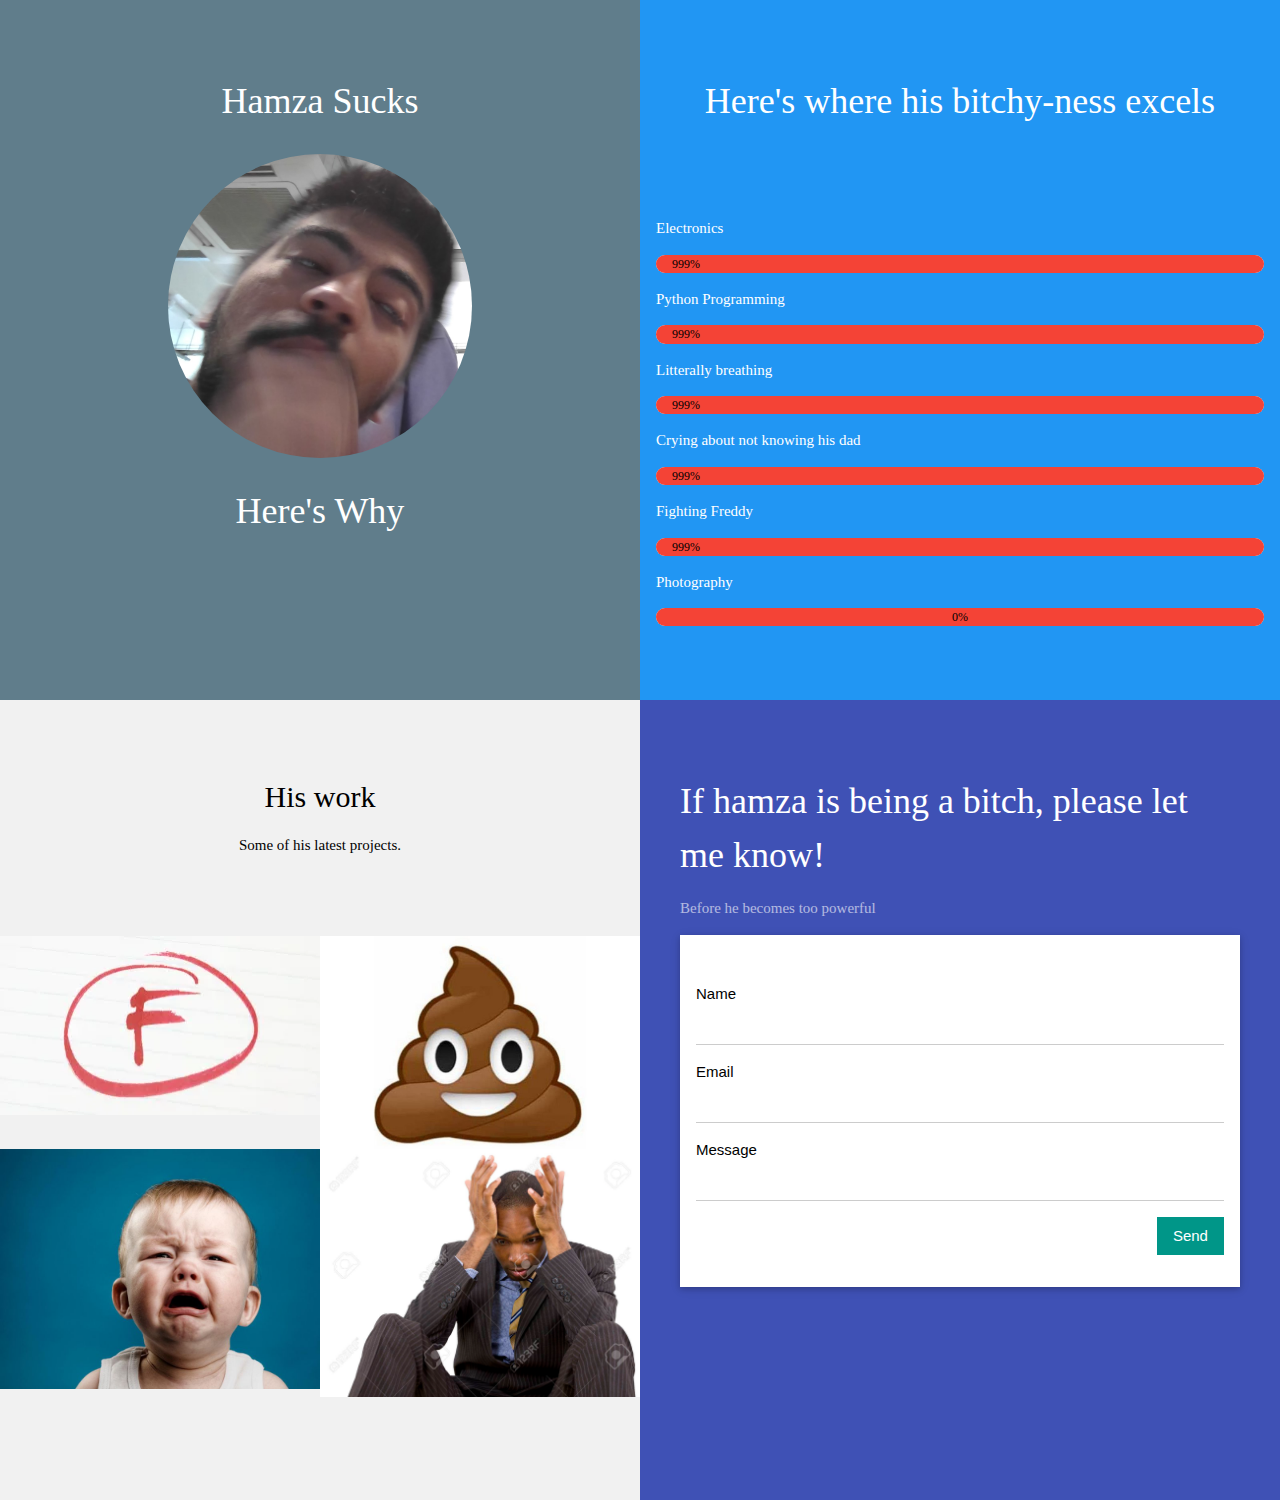
==== commit 4edc2fcb: "Update index.html" ====
--- a/index.html
+++ b/index.html
@@ -18,29 +18,29 @@
     <div class="w3-padding-64 w3-center">
       <h1 style="font-family:'Comic Sans MS'">Here's where his bitchy-ness excels</h1>
     </div>
-	    <p>Electronics</p>
+	    <p style="font-family:'Comic Sans MS'">Electronics</p>
           <div class="w3-light-grey w3-round-xlarge w3-small">
-            <div class="w3-container w3-centre w3-round-xlarge w3-red w3-text-black" style="width:999%">999%</div>
+            <div style="font-family:'Comic Sans MS'" class="w3-container w3-centre w3-round-xlarge w3-red w3-text-black" style="width:999%">999%</div>
           </div>
-	    <p>Python Programming</p>
+	    <p style="font-family:'Comic Sans MS'">Python Programming</p>
           <div class="w3-light-grey w3-round-xlarge w3-small">
-            <div class="w3-container w3-centre w3-round-xlarge w3-red w3-text-black" style="width:999%">999%</div>
+            <div style="font-family:'Comic Sans MS'" class="w3-container w3-centre w3-round-xlarge w3-red w3-text-black" style="width:999%">999%</div>
           </div>
-	    <p>Litterally breathing</p>
+	    <p style="font-family:'Comic Sans MS'">Litterally breathing</p>
           <div class="w3-light-grey w3-round-xlarge w3-small">
-            <div class="w3-container w3-centre w3-round-xlarge w3-red w3-text-black" style="width:999%">999%</div>
+            <div style="font-family:'Comic Sans MS'" class="w3-container w3-centre w3-round-xlarge w3-red w3-text-black" style="width:999%">999%</div>
           </div>
-	    <p>Crying about not knowing his dad</p>
+	    <p style="font-family:'Comic Sans MS'">Crying about not knowing his dad</p>
           <div class="w3-light-grey w3-round-xlarge w3-small">
-            <div class="w3-container w3-centre w3-round-xlarge w3-red w3-text-black" style="width:999%">999%</div>
+            <div style="font-family:'Comic Sans MS'" class="w3-container w3-centre w3-round-xlarge w3-red w3-text-black" style="width:999%">999%</div>
           </div>
-	    <p>Fighting Freddy</p>
+	    <p style="font-family:'Comic Sans MS'">Fighting Freddy</p>
           <div class="w3-light-grey w3-round-xlarge w3-small">
-            <div class="w3-container w3-centre w3-round-xlarge w3-red w3-text-black" style="width:999%">999%</div>
+            <div style="font-family:'Comic Sans MS'" class="w3-container w3-centre w3-round-xlarge w3-red w3-text-black" style="width:999%">999%</div>
           </div>
-	    <p>Photography</p>
+	    <p style="font-family:'Comic Sans MS'">Photography</p>
           <div class="w3-light-grey w3-round-xlarge w3-small">
-            <div class="w3-container w3-center w3-round-xlarge w3-red w3-text-black" style="width:0%">0%</div>
+            <div style="font-family:'Comic Sans MS'" class="w3-container w3-center w3-round-xlarge w3-red w3-text-black" style="width:0%">0%</div>
           </div>
 
   </div>
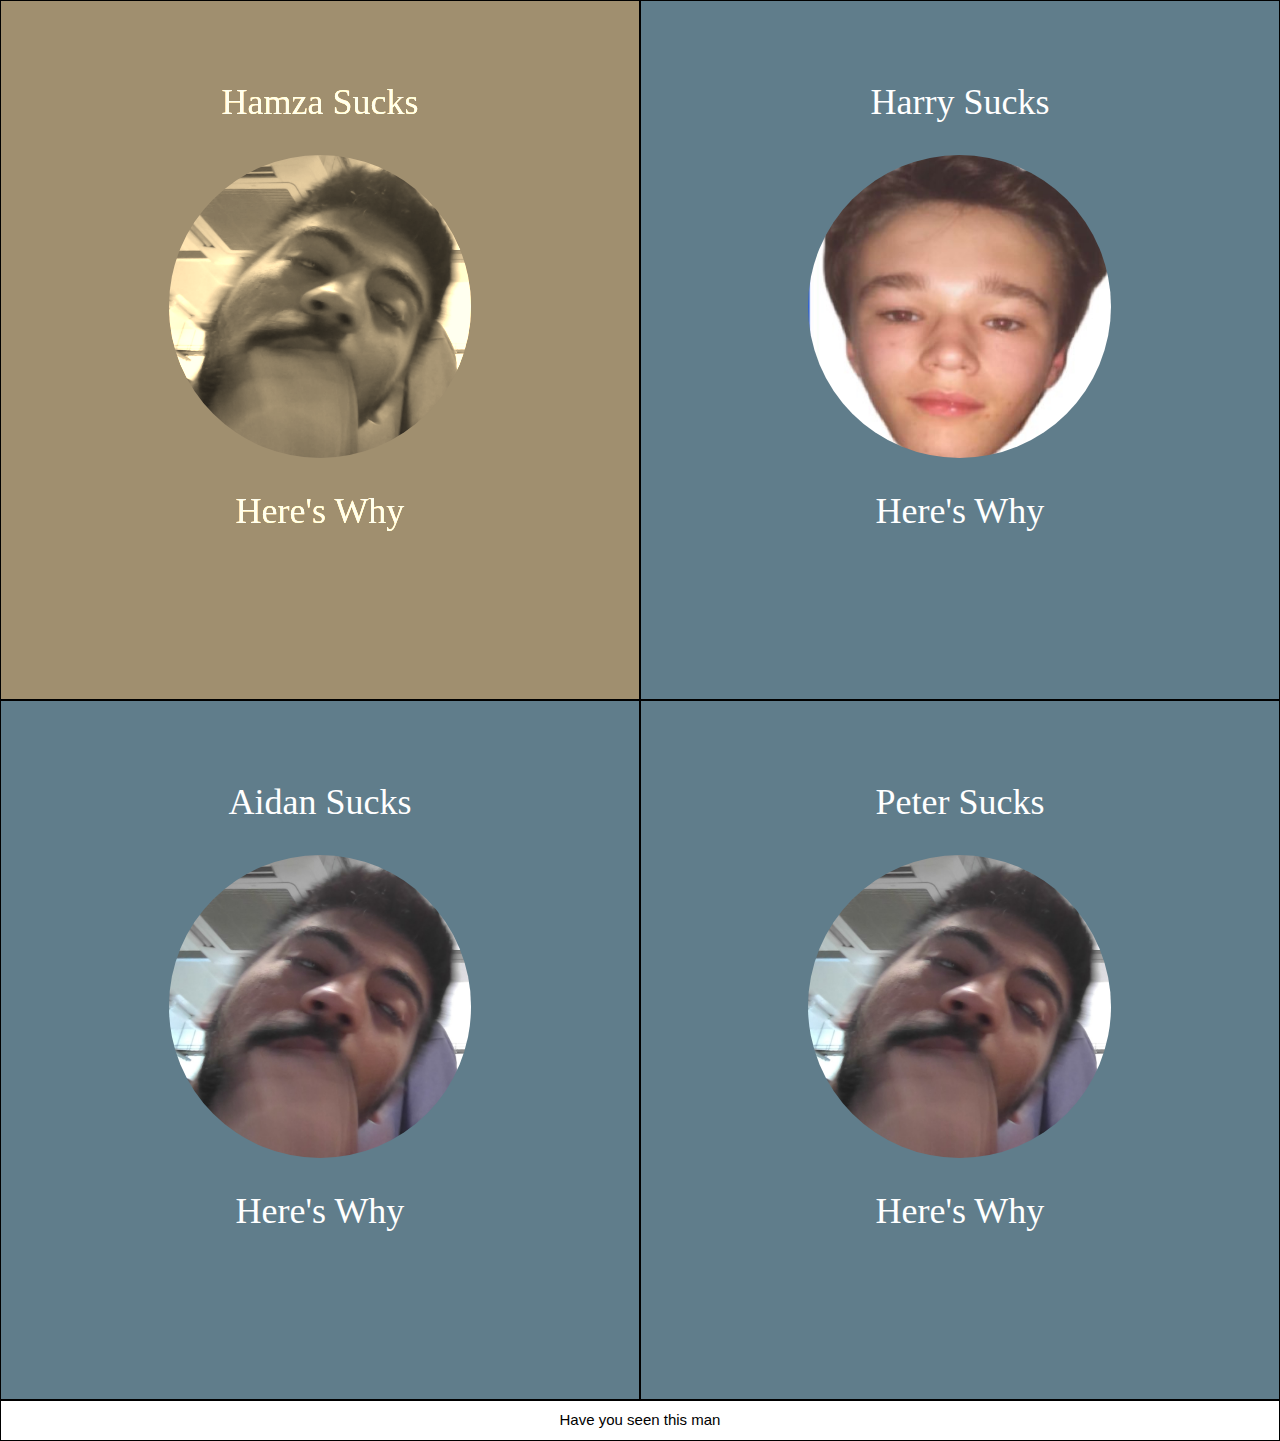
==== commit c0cd9933: "bruh" ====
--- a/index.html
+++ b/index.html
@@ -1,98 +1,56 @@
 <html>
-<title>Hamza Sucks</title>
+<title>Electronics Sucks</title>
 <meta charset="UTF-8">
 <link rel="stylesheet" href="stylesheet.css">
-<link rel="shortcut icon" href="HAMZA.ico" type="image/x-icon">
+<link rel="shortcut icon" href="Electronics.ico" type="image/x-icon">
 <meta name="viewport" content="width=device-width, initial-scale=1">
 
 <!-- First Grid: Logo & About -->
-<div class="w3-row">
-  <div class="w3-half w3-blue-grey w3-container w3-center" style="height:700px">
-    <div class="w3-padding-64 w3-center">
-      <h1 style="font-family:'Comic Sans MS'">Hamza Sucks</h1>
-      <img src="HAMZA.jpg" class="w3-spin w3-margin w3-circle" alt="Person" style="width:50%">
-	  <h1 style="font-family:'Comic Sans MS'">Here's Why</h1>
-    </div>
-  </div>
-  <div class="w3-half w3-blue w3-container" style="height:700px">
-    <div class="w3-padding-64 w3-center">
-      <h1 style="font-family:'Comic Sans MS'">Here's where his bitchy-ness excels</h1>
-    </div>
-	    <p style="font-family:'Comic Sans MS'">Electronics</p>
-          <div class="w3-light-grey w3-round-xlarge w3-small">
-            <div style="font-family:'Comic Sans MS'" class="w3-container w3-centre w3-round-xlarge w3-red w3-text-black" style="width:999%">999%</div>
-          </div>
-	    <p style="font-family:'Comic Sans MS'">Python Programming</p>
-          <div class="w3-light-grey w3-round-xlarge w3-small">
-            <div style="font-family:'Comic Sans MS'" class="w3-container w3-centre w3-round-xlarge w3-red w3-text-black" style="width:999%">999%</div>
-          </div>
-	    <p style="font-family:'Comic Sans MS'">Litterally breathing</p>
-          <div class="w3-light-grey w3-round-xlarge w3-small">
-            <div style="font-family:'Comic Sans MS'" class="w3-container w3-centre w3-round-xlarge w3-red w3-text-black" style="width:999%">999%</div>
-          </div>
-	    <p style="font-family:'Comic Sans MS'">Crying about not knowing his dad</p>
-          <div class="w3-light-grey w3-round-xlarge w3-small">
-            <div style="font-family:'Comic Sans MS'" class="w3-container w3-centre w3-round-xlarge w3-red w3-text-black" style="width:999%">999%</div>
-          </div>
-	    <p style="font-family:'Comic Sans MS'">Fighting Freddy</p>
-          <div class="w3-light-grey w3-round-xlarge w3-small">
-            <div style="font-family:'Comic Sans MS'" class="w3-container w3-centre w3-round-xlarge w3-red w3-text-black" style="width:999%">999%</div>
-          </div>
-	    <p style="font-family:'Comic Sans MS'">Photography</p>
-          <div class="w3-light-grey w3-round-xlarge w3-small">
-            <div style="font-family:'Comic Sans MS'" class="w3-container w3-center w3-round-xlarge w3-red w3-text-black" style="width:0%">0%</div>
-          </div>
+<div>
+	<div class="w3-row">
+	<a href="hamzasucks">
+	  <div class=" w3-border w3-border-black w3-hover-sepia w3-half w3-blue-grey w3-container w3-center" style="height:700px">
+		<div class="w3-padding-64 w3-center">
+		  <h1 style="font-family:'Comic Sans MS'">Hamza Sucks</h1>
+		  <img src="HAMZA.jpg" class="w3-spin w3-margin w3-circle" alt="Person" style="width:50%">
+		  <h1 style="font-family:'Comic Sans MS'">Here's Why</h1>
+		</div>
+	  </div>
+	  </a>
+	<a href="harrysucks">
+	  <div class=" w3-border w3-border-black w3-hover-sepia w3-half w3-blue-grey w3-container w3-center" style="height:700px">
+		<div class="w3-padding-64 w3-center">
+		  <h1 style="font-family:'Comic Sans MS'">Harry Sucks</h1>
+		  <img src="HARRY.jpg" class="w3-spin w3-margin w3-circle" alt="Person" style="width:50%">
+		  <h1 style="font-family:'Comic Sans MS'">Here's Why</h1>
+		</div>
+	  </div>
+	  </a>
+	  </div>
+	</div>
+	<!-- Second Grid: Work & Resume -->
+	<div class="w3-row">
+	  <div class=" w3-border w3-border-black w3-hover-sepia w3-half w3-blue-grey w3-container w3-center" style="height:700px">
+		<div class="w3-padding-64 w3-center">
+		  <h1 style="font-family:'Comic Sans MS'">Aidan Sucks</h1>
+		  <img src="HAMZA.jpg" class="w3-spin w3-margin w3-circle" alt="Person" style="width:50%">
+		  <h1 style="font-family:'Comic Sans MS'">Here's Why</h1>
+		</div>
+	  </div>
+	  <div class=" w3-border w3-border-black w3-hover-sepia w3-half w3-blue-grey w3-container w3-center" style="height:700px">
+		<div class="w3-padding-64 w3-center">
+		  <h1 style="font-family:'Comic Sans MS'">Peter Sucks</h1>
+		  <img src="HAMZA.jpg" class="w3-spin w3-margin w3-circle" alt="Person" style="width:50%">
+		  <h1 style="font-family:'Comic Sans MS'">Here's Why</h1>
+		</div>
+	  </div>
 
-  </div>
 </div>
-
-<!-- Second Grid: Work & Resume -->
-<div class="w3-row">
-  <div class="w3-half w3-light-grey w3-center" style="min-height:800px" id="work">
-    <div class="w3-padding-64">
-      <h2 style="font-family:'Comic Sans MS'">His work</h2>
-      <p style="font-family:'Comic Sans MS'">Some of his latest projects.</p>
-    </div>
-    <div class="w3-row">
-      <div class="w3-half">
-        <img src="f.jpg" style="width:100%">
-      </div>
-      <div class="w3-half">
-        <img src="poo.jpg" style="width:100%">
-      </div>
-    </div>
-    <div class="w3-row w3-hide-small">
-      <div class="w3-half">
-        <img src="crying_baby.jpg" style="width:100%">
-      </div>
-      <div class="w3-half">
-        <img src="sad_black_man.jpg" style="width:100%">
-      </div>
-    </div><br>
-
-  </div>
-  <div class="w3-half w3-indigo w3-container" style="min-height:800px">
-    <div class="w3-padding-64 w3-padding-large">
-      <h1 style="font-family:'Comic Sans MS'">If hamza is being a bitch, please let me know!</h1>
-      <p style="font-family:'Comic Sans MS'" 	class="w3-opacity">Before he becomes too powerful</p>
-      <form class="w3-container w3-card w3-padding-32 w3-white" action="mailto:cookep330@gmail.com" target="_blank">
-        <div class="w3-section">
-          <label>Name</label>
-          <input class="w3-input" style="width:100%;" type="text" required name="Name">
-        </div>
-        <div class="w3-section">
-          <label>Email</label>
-          <input class="w3-input" style="width:100%;" type="text" required name="Email">
-        </div>
-        <div class="w3-section">
-          <label>Message</label>
-          <input class="w3-input" style="width:100%;" type="text" required name="Message">
-        </div>
-        <button type="submit" class="w3-button w3-teal w3-right">Send</button>
-      </form>
-    </div>
-  </div>
 </div>
-
+<footer>
+	<a href="haveyouseenthisman">
+	<button class="w3-button w3-bar w3-border w3-border-black">Have you seen this man</button>
+	</a>
+</footer>
 </body>
 </html>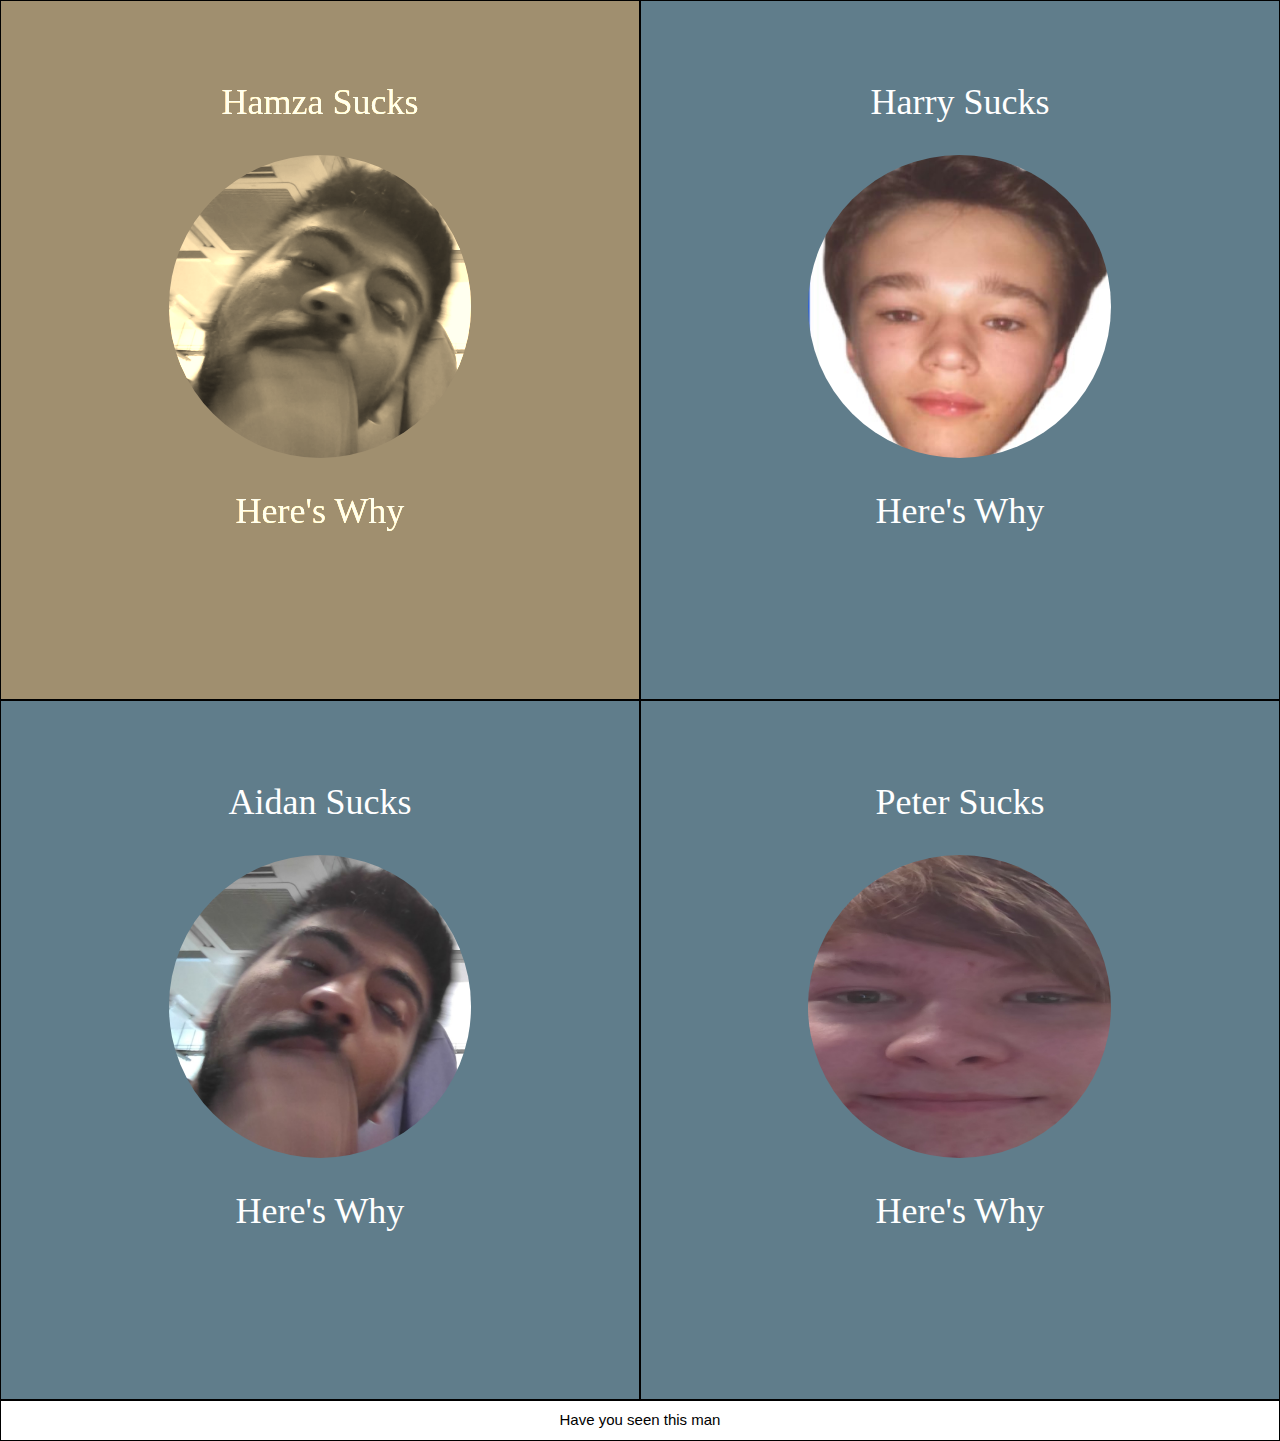
==== commit b4b65aa1: "peepeepoopoo" ====
--- a/index.html
+++ b/index.html
@@ -30,6 +30,7 @@
 	</div>
 	<!-- Second Grid: Work & Resume -->
 	<div class="w3-row">
+	<a href="aidansucks">
 	  <div class=" w3-border w3-border-black w3-hover-sepia w3-half w3-blue-grey w3-container w3-center" style="height:700px">
 		<div class="w3-padding-64 w3-center">
 		  <h1 style="font-family:'Comic Sans MS'">Aidan Sucks</h1>
@@ -37,14 +38,16 @@
 		  <h1 style="font-family:'Comic Sans MS'">Here's Why</h1>
 		</div>
 	  </div>
+	</a>
+	<a href="petersucks">
 	  <div class=" w3-border w3-border-black w3-hover-sepia w3-half w3-blue-grey w3-container w3-center" style="height:700px">
 		<div class="w3-padding-64 w3-center">
 		  <h1 style="font-family:'Comic Sans MS'">Peter Sucks</h1>
-		  <img src="HAMZA.jpg" class="w3-spin w3-margin w3-circle" alt="Person" style="width:50%">
+		  <img src="peter2.jpg" class="w3-spin w3-margin w3-circle" alt="Person" style="width:50%">
 		  <h1 style="font-family:'Comic Sans MS'">Here's Why</h1>
 		</div>
 	  </div>
-
+	</a>
 </div>
 </div>
 <footer>
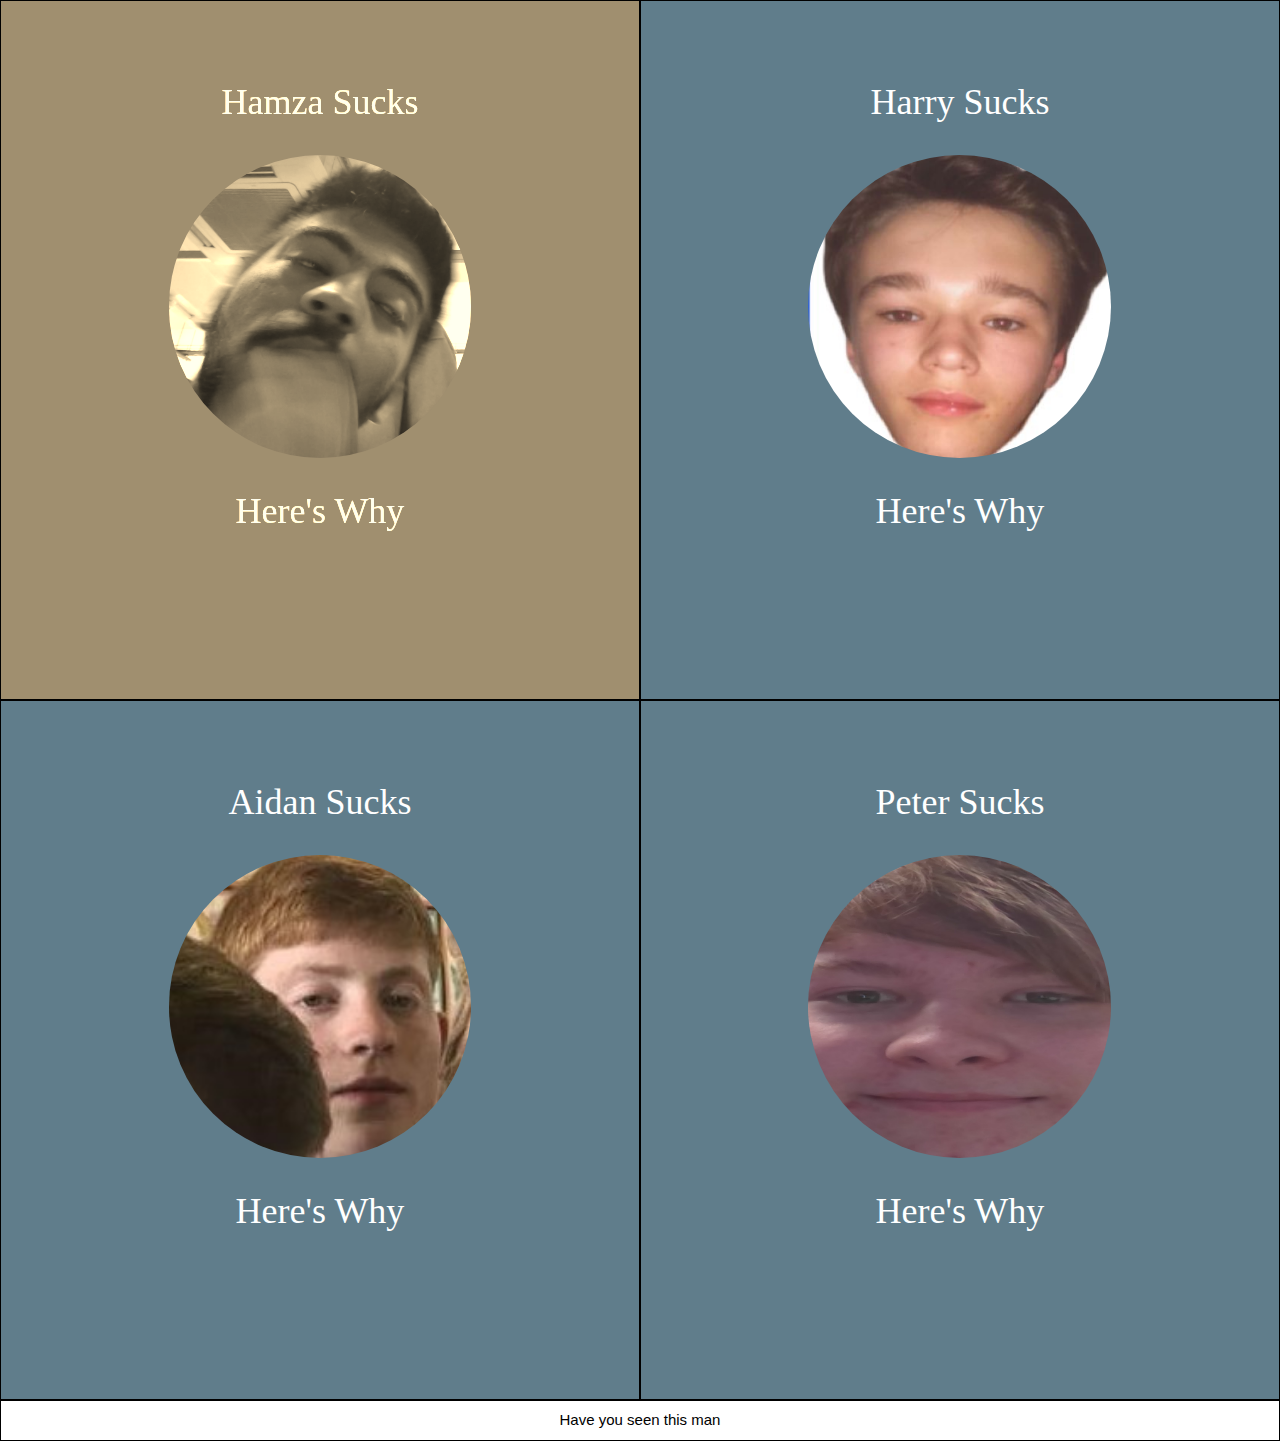
==== commit f5268126: "yeet" ====
--- a/index.html
+++ b/index.html
@@ -30,11 +30,11 @@
 	</div>
 	<!-- Second Grid: Work & Resume -->
 	<div class="w3-row">
-	<a href="aidansucks">
+	<a href="aydensucks">
 	  <div class=" w3-border w3-border-black w3-hover-sepia w3-half w3-blue-grey w3-container w3-center" style="height:700px">
 		<div class="w3-padding-64 w3-center">
 		  <h1 style="font-family:'Comic Sans MS'">Aidan Sucks</h1>
-		  <img src="HAMZA.jpg" class="w3-spin w3-margin w3-circle" alt="Person" style="width:50%">
+		  <img src="ayden.jpg" class="w3-spin w3-margin w3-circle" alt="Person" style="width:50%">
 		  <h1 style="font-family:'Comic Sans MS'">Here's Why</h1>
 		</div>
 	  </div>
